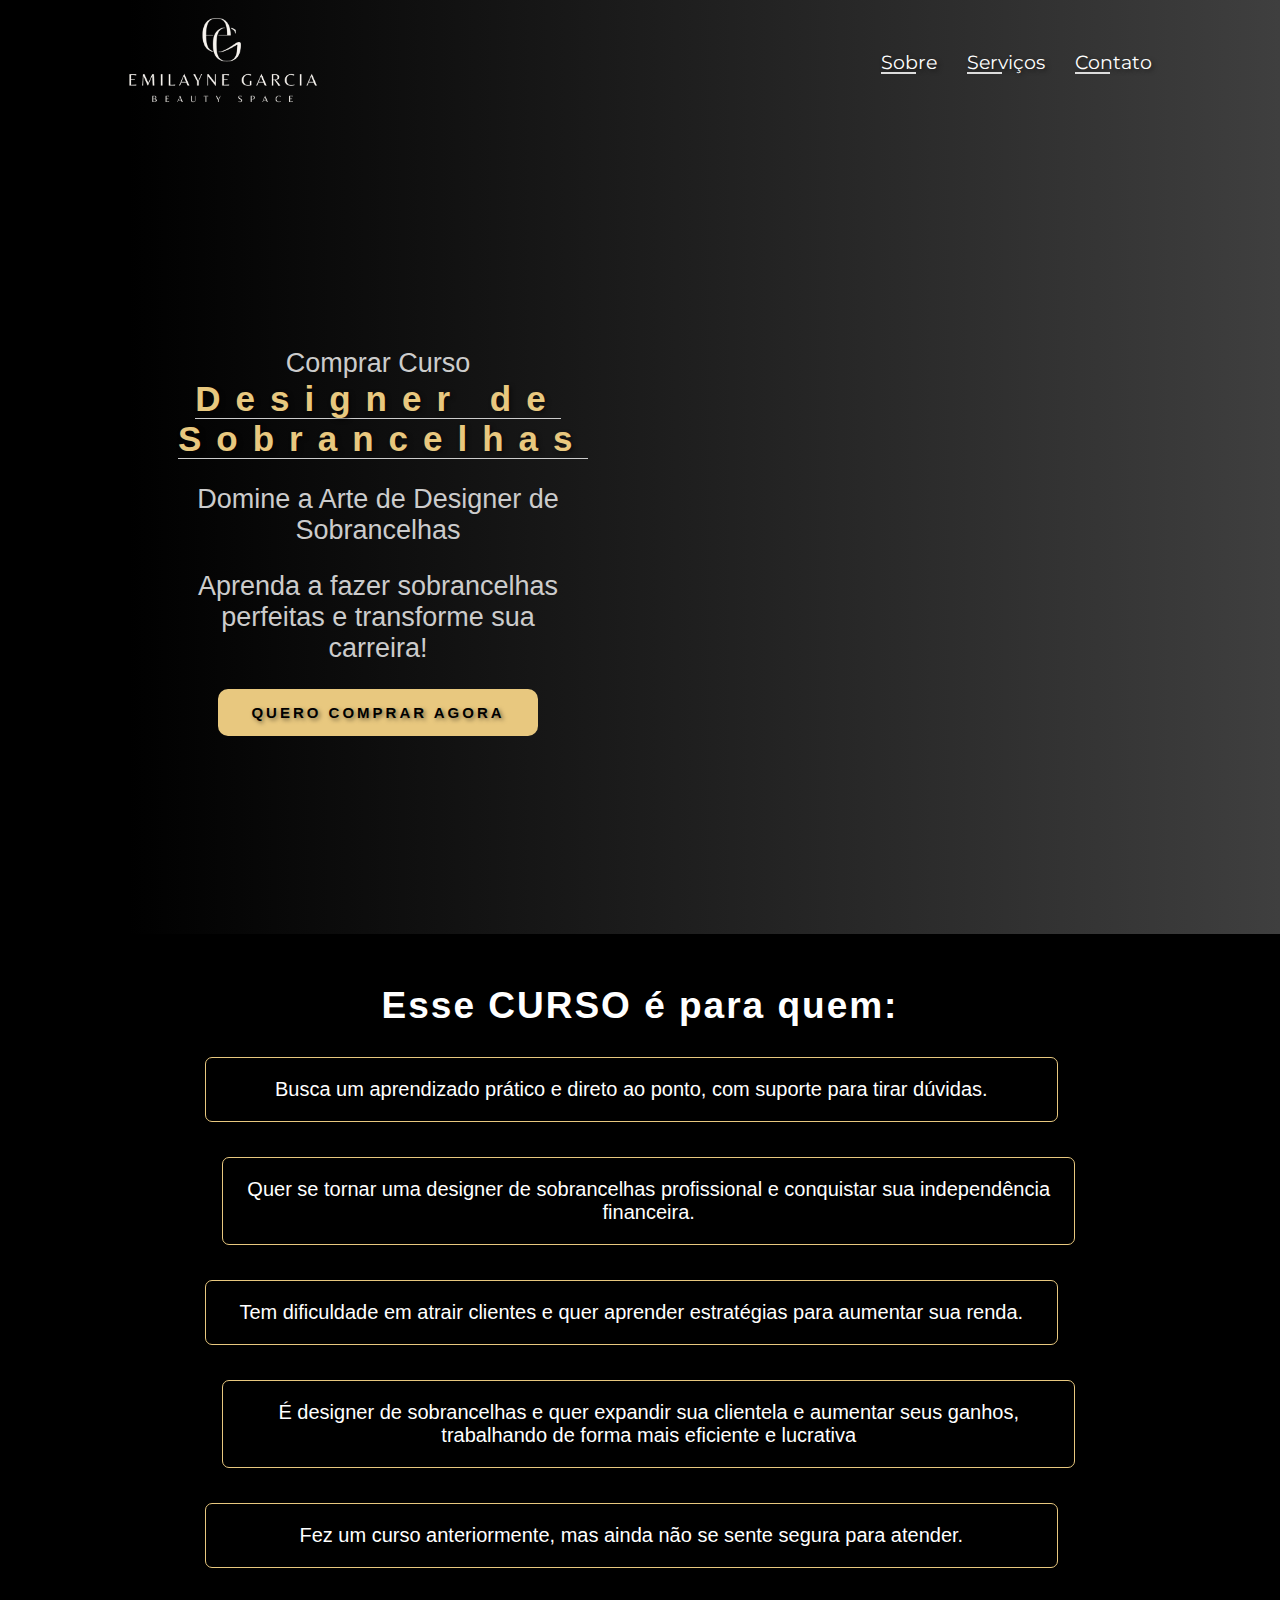
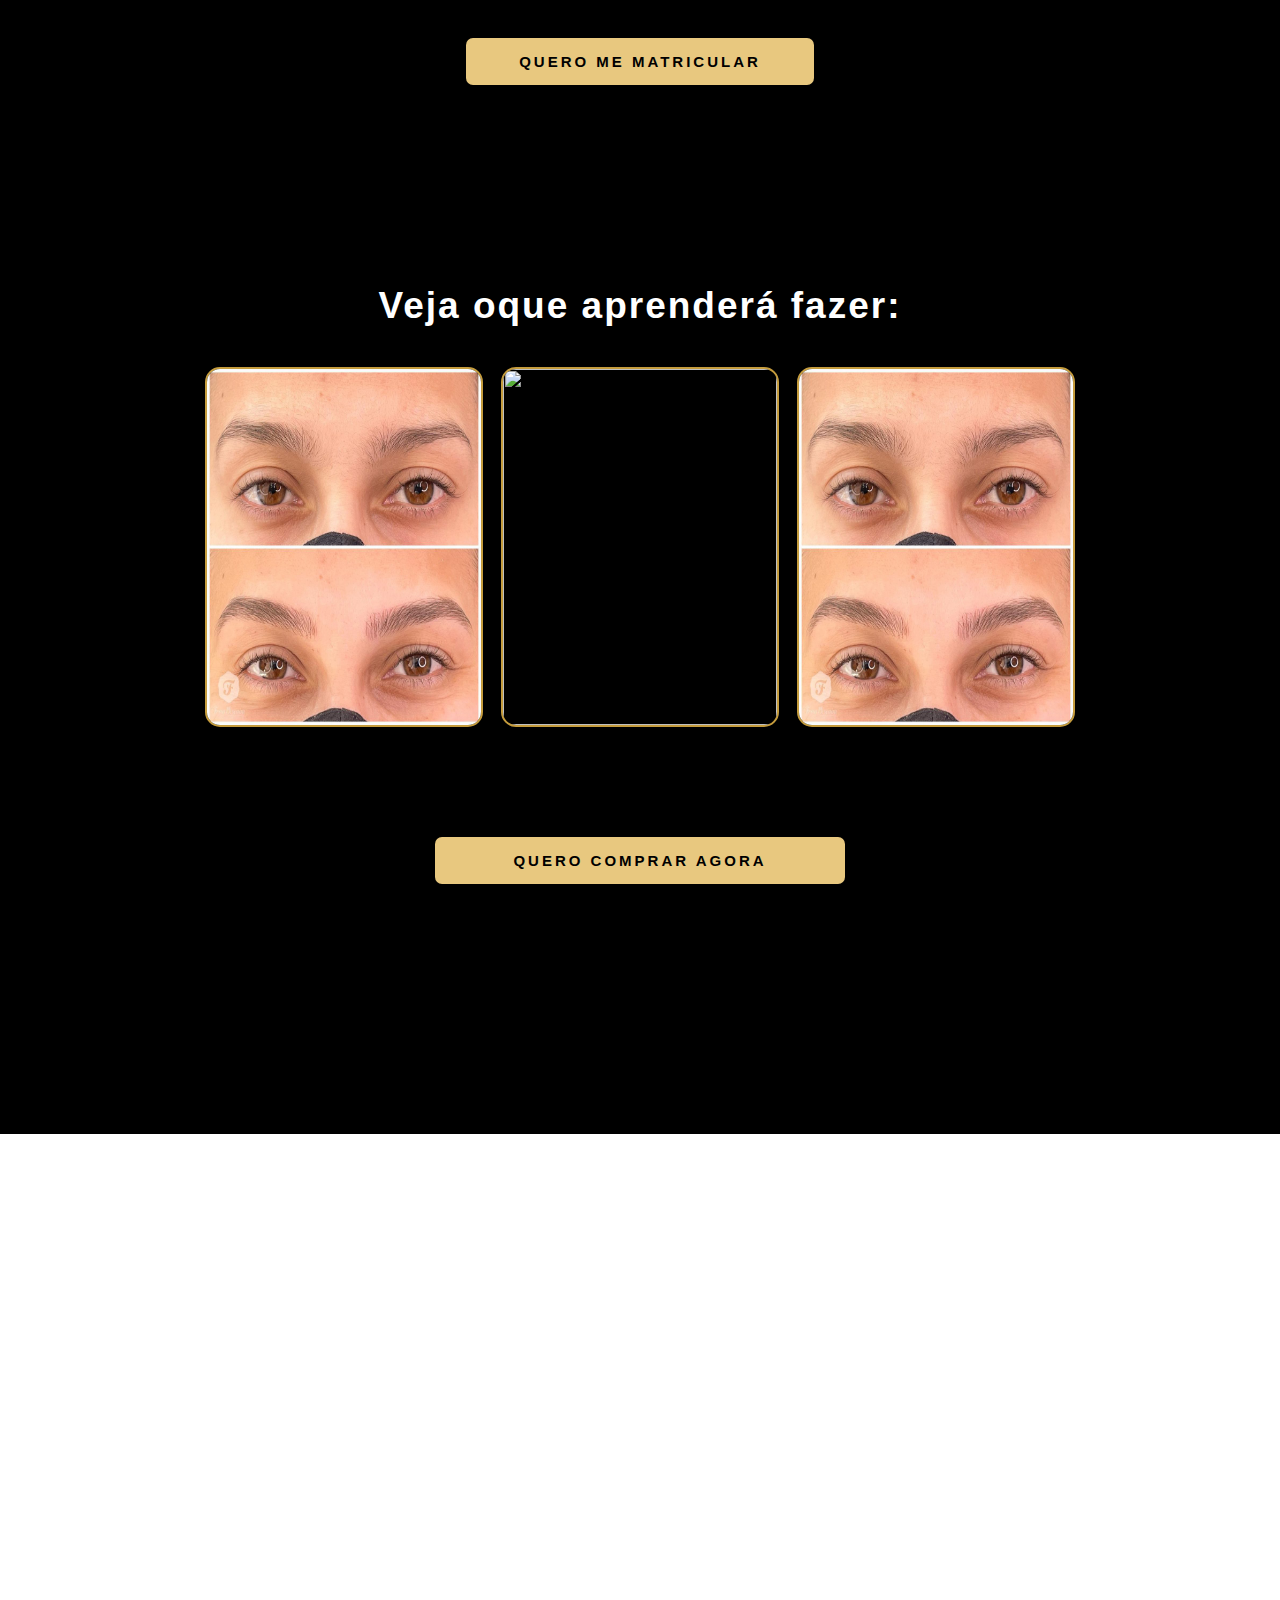
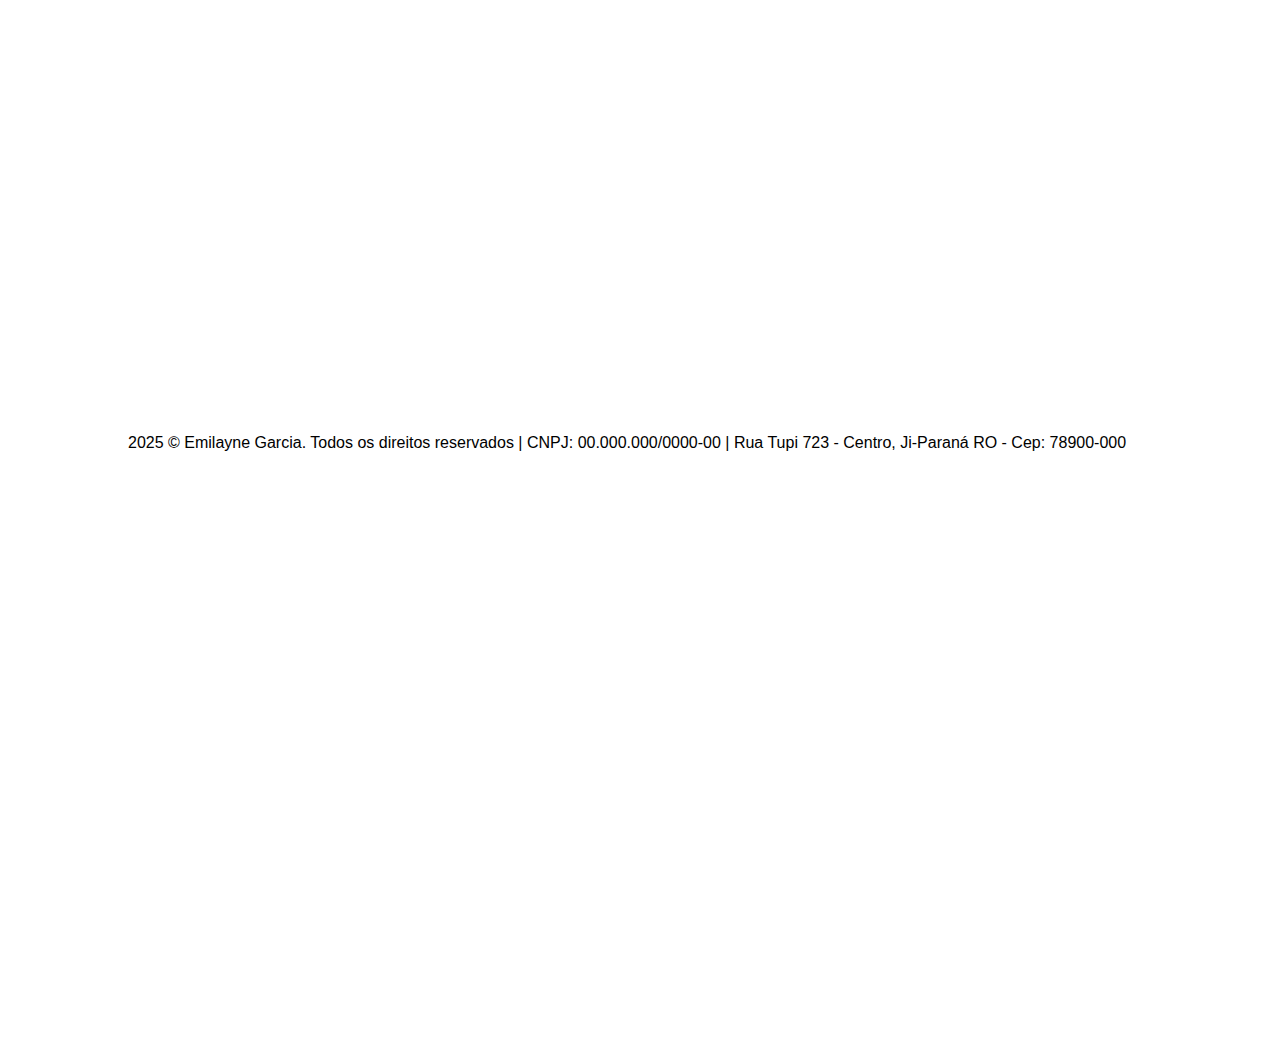
==== curso.html @ e55cb449 "att pagina curso" ====
<!DOCTYPE html>
<html lang="pt-BR">

<head>
    <meta charset="UTF-8" />
    <meta name="viewport" content="width=device-width, initial-scale=1.0" />
    <title>Emilayne Garcia</title>
    <link rel="icon" href="images/11 c.png" type="image/x-icon" />
    <link rel="stylesheet" href="styles/curso.css" />
    <link rel="preconnect" href="https://fonts.googleapis.com" />
    <link rel="preconnect" href="https://fonts.gstatic.com" crossorigin />
    <link
        href="https://fonts.googleapis.com/css2?family=Junge&family=Titillium+Web:ital,wght@0,200;0,300;0,400;0,600;0,700;0,900;1,200;1,300;1,400;1,600;1,700&display=swap"
        rel="stylesheet" />
    <link href="https://db.onlinewebfonts.com/c/a38555804658a66ab17450e62b7ed6a4?family=Standup+W01+Caps+Regular"
        rel="stylesheet" />
    <link href="https://db.onlinewebfonts.com/c/52749bb88d9c332c21a24a2152f42a4b?family=Atteron+Personal+Use"
        rel="stylesheet" />
    <link rel="preconnect" href="https://fonts.googleapis.com" />
    <link rel="preconnect" href="https://fonts.gstatic.com" crossorigin />
    <link href="https://fonts.googleapis.com/css2?family=Montserrat:ital,wght@0,100..900;1,100..900&display=swap"
        rel="stylesheet" />
</head>

<body>
    <!-- PRELOADER -->
    <div id="preloader">
        <img src="images/logo.png" alt="Logo" class="preloader-logo" />
        <div class="spinner"></div>
    </div>

    <header>
        <section class="section-header section-limited">
            <section class="content-header">
                <section class="content-header-left">
                    <a href="index.html">
                        <img src="images/logo.png" alt="Logo" />
                    </a>
                </section>

                <section class="content-header-right">
                    <nav>
                        <ul>
                            <!-- <li><a href="#home">Home</a></li> -->
                            <li><a href="index.html#about">Sobre</a></li>
                            <li><a href="services.html">Serviços</a></li>
                            <li><a href="index.html#contact">Contato</a></li>
                        </ul>
                    </nav>
                </section>
            </section>
        </section>
    </header>

    <main>
        <section class="section-banner">
            <section class="content-banner section-limited">
                <div class="content-inf-banner">
                    <h2>Comprar Curso</h2>
                    <p><span>Designer de Sobrancelhas</span></p>
                    <h2>Domine a Arte de Designer de Sobrancelhas</h2>
                    <h2>Aprenda a fazer sobrancelhas perfeitas e transforme sua carreira!</h2>

                    <div class="botao-comprar">
                        <a href="https://pay.kiwify.com.br/jx5zPT8" target="_blank">
                            <p>
                                QUERO COMPRAR AGORA
                            </p>
                        </a>
                    </div>
                </div>
            </section>
        </section>

        <section class="secao01">
            <section class="content-secao01 section-limited">
                <div class="secao01-text">
                    <h2>Esse CURSO é para quem:</h2>
                    <div class="cards">
                        <div class="card impar">
                            <p>
                                Busca um aprendizado prático e direto ao ponto, com suporte para tirar dúvidas.
                            </p>
                        </div>
                        <div class="card par">
                            <p>
                                Quer se tornar uma designer de sobrancelhas profissional e conquistar sua independência
                                financeira.
                            </p>
                        </div>
                        <div class="card impar">
                            <p>
                                Tem dificuldade em atrair clientes e quer aprender estratégias para aumentar sua renda.
                            </p>
                        </div>
                        <div class="card par">
                            <p>
                                É designer de sobrancelhas e quer expandir sua clientela e aumentar seus ganhos,
                                trabalhando de forma mais eficiente e lucrativa
                            </p>
                        </div>
                        <div class="card impar">
                            <p>
                                Fez um curso anteriormente, mas ainda não se sente segura para atender.
                            </p>
                        </div>
                    </div>
                    <div class="botao-comprar">
                        <a href="https://pay.kiwify.com.br/jx5zPT8" target="_blank">
                            <p>
                                QUERO ME MATRICULAR
                            </p>
                        </a>
                    </div>
                </div>
            </section>
        </section>

        <section class="secao02">
            <section class="content-secao02 section-limited">
                <section class="secao02-text">
                    <h2>Veja oque aprenderá fazer:</h2>
                    <div class="section-cards">
                        <div class="card">
                            <img src="images/exemplo sobrancelhas.jpg">
                        </div>
                        <div class="card">
                            <img src="images/Micropigmentação 2.jpg">
                        </div>
                        <div class="card">
                            <img src="images/exemplo sobrancelhas.jpg">
                        </div>
                        <!-- <div class="card">
                            <img src="images/Micropigmentação 2.jpg">
                        </div>
                        <div class="card">
                            <img src="images/exemplo sobrancelhas.jpg">
                        </div>
                        <div class="card">
                            <img src="images/Micropigmentação 2.jpg">
                        </div>
                        <div class="card">
                            <img src="images/exemplo sobrancelhas.jpg">
                        </div>
                        <div class="card">
                            <img src="images/Micropigmentação 2.jpg">
                        </div>
                        <div class="card">
                            <img src="images/exemplo sobrancelhas.jpg">
                        </div>
                        <div class="card">
                            <img src="images/Micropigmentação 2.jpg">
                        </div> -->
                    </div>
                    <div class="botao-comprar">
                        <a href="https://pay.kiwify.com.br/jx5zPT8" target="_blank">
                            <p>
                                QUERO COMPRAR AGORA
                            </p>
                        </a>
                    </div>
                </section>
            </section>
        </section>



        <section class="test"></section>
    </main>

    <footer>
        <section class="section-footer section-limited">
            <section class="content-footer">
                <div class="content-01">
                    <p>
                        2025 © Emilayne Garcia. Todos os direitos reservados
                        | CNPJ: 00.000.000/0000-00 | Rua Tupi 723 - Centro,
                        Ji-Paraná RO - Cep: 78900-000
                    </p>
                </div>

                <section class="btn-whats">
                    <a href="https://wa.me/+5569999999999" target="_blank">
                        <img src="images/whatsapp.png" alt="" />
                    </a>
                </section>
            </section>
        </section>
    </footer>

    <script src="./js/script.js"></script>
</body>

</html>
---- styles/curso.css ----
* {
    margin: 0;
    padding: 0;
    box-sizing: border-box;
}

/* Preloader Styles */
#preloader {
    position: fixed;
    top: 0;
    left: 0;
    width: 100%;
    height: 100%;
    background-color: #000000;
    /* Cor de fundo do preloader */
    display: flex;
    flex-direction: column;
    /* Alinha a imagem e o spinner verticalmente */
    justify-content: center;
    align-items: center;
    z-index: 9999;
    /* Garante que o preloader fique acima de tudo */
}

#preloader .preloader-logo {
    width: 500px;
    /* Largura da imagem */
    height: auto;
    /* Mantém a proporção da imagem */
    margin-bottom: 70px;
    /* Espaçamento entre a imagem e o spinner */
}

#preloader .spinner {
    width: 70px;
    height: 70px;
    border: 5px solid #ccc;
    /* Cor da borda */
    border-top: 5px solid #000;
    /* Cor da borda superior */
    border-radius: 50%;
    animation: spin 1s linear infinite;
    /* Animação de rotação */
}

@keyframes spin {
    0% {
        transform: rotate(0deg);
    }

    100% {
        transform: rotate(360deg);
    }
}

body {
    font-family: "Standup W01 Caps Regular", sans-serif;
    /* background-color: #fff9f1; */
}

.section-limited {
    max-width: 1024px;
    margin: 0 auto;
}

header {
    background: linear-gradient(to right, #000000 10%, #3f3f3f 100%);
    /* Degradê do preto para um cinza escuro */

    & .section-header {
        & .content-header {
            display: flex;
            justify-content: space-between;
            align-items: center;

            & .content-header-left {
                & img {
                    width: 190px;
                    height: 120px;
                    object-fit: contain;
                }
            }

            & .content-header-right {
                & nav ul {
                    list-style-type: none;
                    display: flex;

                    & li {
                        text-decoration: none;

                        & a {
                            margin-left: 30px;
                            color: #fff;
                            text-decoration: none;

                            font-size: 19px;
                            /* letter-spacing: 2px; */
                            font-family: "Montserrat", sans-serif;
                            font-weight: 400;
                            text-shadow: 2px 2px 4px rgba(0, 0, 0, 0.5);
                            position: relative;
                        }

                        & a::before {
                            content: "";
                            position: absolute;
                            width: 35px;
                            height: 2px;
                            bottom: 0;
                            left: 0;
                            background-color: #dddddd;
                            transition: all 0.3s ease-in-out 0s;
                        }

                        & a:hover {
                            color: #dddddd;
                            transition: 500ms;
                        }

                        & a:hover::before {
                            width: 100%;
                        }
                    }
                }
            }
        }
    }
}


/* ----------------INICIO DAS ESTILICAÇÕES DO BANNER------------ */
.section-banner {
    width: 100%;
    height: 90vh;
    display: flex;
    justify-content: space-between;
    align-items: center;
    background: linear-gradient(to right, #000000 10%, #3f3f3f 100%);
    /* Degradê do preto para um cinza escuro */
}

.section-banner .content-banner {
    display: flex;
    flex-direction: column;
    justify-content: center;
    align-items: start;
    height: 100%;
    position: relative;
    z-index: 2;
    padding: 50px;
}

.section-banner .content-banner h1 {
    font-size: 80px;
    letter-spacing: 8px;
    font-weight: normal;
    color: #fff;
    text-shadow: 2px 2px 4px rgba(0, 0, 0, 0.699);
}

.section-banner .content-banner p {
    font-size: 30px;
    letter-spacing: 25px;
    color: #fff;
    text-shadow: 2px 2px 4px rgba(0, 0, 0, 0.5);
}

.section-banner .banner-img img {
    height: 90vh;
    margin: 40px 40px 0 0;
    filter: drop-shadow(2px 2px 40px rgba(150, 150, 150, 0.301));
    position: absolute;
    top: 81px;
    right: 0;
    z-index: 1;
}

.test {
    height: 100vh;
}

& main {

    & .section-banner {

        & .content-banner {
            display: flex;
            flex-direction: column;
            justify-content: center;
            align-items: start;
            width: 100%;

            & .content-inf-banner {
                width: 400px;

                text-align: center;

                & h2 {
                    color: #ccc;
                    font-weight: normal;
                    font-family: Verdana, Geneva, Tahoma, sans-serif;
                    margin-top: 25px;
                    font-size: 27px;
                }

                & p {
                    width: 100%;
                    /* margin: 20px 0; */

                    & span {
                        text-align: center;
                        color: #E8C87F;
                        width: 100%;
                        font-weight: bold;
                        line-height: normal;
                        font-size: 35px;
                        border-bottom: 0.5px solid #cccccc;
                        letter-spacing: 15px;
                    }
                }

                & .botao-comprar {
                    width: 80%;
                    margin: 0 auto;
                    margin-top: 25px;

                    & a {
                        text-decoration: none;

                        & p {
                            color: #000;
                            font-weight: bold;
                            font-size: 15px;
                            background-color: #E8C87F;
                            padding: 15px;
                            border-radius: 10px;
                            font-family: Arial, Helvetica, sans-serif;
                            letter-spacing: 3px;
                        }
                    }
                }
            }
        }
    }

    & .secao01 {
        background-color: #000000;
        border-top: 1px solid #000000;
        width: 100%;
        height: 100vh;

        & .content-secao01 {

            & .secao01-text {
                margin-top: 25px;
                text-align: center;
                width: 85%;
                margin: 0 auto;

                & h2 {
                    color: #fff;
                    font-weight: bold;
                    font-size: 37px;
                    letter-spacing: 2px;
                    margin: 50px 0 30px 0;
                }

                & .cards {
                    display: flex;
                    flex-direction: column;
                    gap: 35px;


                    & .card {
                        border: 1px solid #E8C87F;
                        border-radius: 7px;
                        padding: 20px;
                        width: 98%;
                        margin: 0 auto;

                        & p {
                            color: #fff;
                            font-size: 20px;
                        }
                    }

                    & .impar {
                        margin-left: 0px;
                    }

                    & .par {
                        margin-right: 0px;
                        /* Desloca para a direita */
                    }
                }

                & .botao-comprar {
                    width: 40%;
                    margin: 0 auto;
                    margin-top: 70px;

                    & a {
                        text-decoration: none;

                        & p {
                            color: #000;
                            font-weight: bold;
                            font-size: 15px;
                            background-color: #E8C87F;
                            padding: 15px;
                            border-radius: 7px;
                            font-family: Arial, Helvetica, sans-serif;
                            letter-spacing: 3px;
                        }
                    }
                }
            }
        }
    }

    & .secao02 {
        background-color: #000000;
        border-top: 1px solid #000000;
        width: 100%;
        height: 100vh;

        & .content-secao02 {

            & .secao02-text {
                margin-top: 25px;
                text-align: center;

                & h2 {
                    color: #fff;
                    font-weight: bold;
                    font-size: 37px;
                    letter-spacing: 2px;
                    margin: 50px 0 40px 0;
                }

                & .section-cards{
                    display: flex;
                    flex-direction: row;
                    justify-content: space-between;

                    width: 85%;
                    height: 400px;
                    margin: 0 auto;

                    & .card{
                        width: calc((100% / 3) - 12px);
                        height: 90%;
                        border-radius: 15px;

                        & img{
                            width: 100%;
                            height: 100%;
                            border-radius: 15px;
                            border: 2px solid #c59c3d;
                        }
                    }
                }

                & .botao-comprar {
                    width: 40%;
                    margin: 0 auto;
                    margin-top: 70px;

                    & a {
                        text-decoration: none;

                        & p {
                            color: #000;
                            font-weight: bold;
                            font-size: 15px;
                            background-color: #E8C87F;
                            padding: 15px;
                            border-radius: 7px;
                            font-family: Arial, Helvetica, sans-serif;
                            letter-spacing: 3px;
                        }
                    }
                }
            }
        }
    }
}



/* ---------------Efeito de pulsar no botão "QUERO COMPRAR"--------------- */
.botao-comprar a p {
    animation: pulse 1.5s infinite;
    /* Animação contínua */
    transition: transform 0.3s ease;
}

@keyframes pulse {
    0% {
        transform: scale(1);
        /* Tamanho normal */
    }

    50% {
        transform: scale(1.1);
        /* Leve aumento */
    }

    100% {
        transform: scale(1);
        /* Volta ao tamanho normal */
        /* }------------------------------------------------------------ */
    }

    footer {
        background-color: #151515;

        & .section-footer {
            & .content-footer {
                display: flex;
                flex-direction: column;
                text-align: center;

                & .content-01 {
                    padding-top: 20px;
                    padding-bottom: 20px;
                    margin-bottom: 50px;

                    border-bottom: 2px solid;
                    border-image: linear-gradient(90deg,
                            rgba(60, 74, 83, 0),
                            #e6e6e6,
                            rgba(60, 74, 83, 0)) 1;

                    & h5,
                    p {
                        color: #fff;
                        font-size: 22px;
                    }

                    & .redes {
                        max-width: 200px;
                        margin: 0 auto;
                        display: flex;
                        justify-content: space-between;
                        text-align: center;
                        margin-top: 20px;
                        margin-bottom: 20px;
                        color: #fff;

                        & a {
                            color: #fff;
                            width: 80px;

                            & img {
                                color: #fff;
                                width: 80px;
                            }
                        }
                    }

                    & p {
                        font-size: 15px;
                        margin-top: 10px;
                        color: #fff;
                    }
                }

                & .content-02 {
                    background-color: #35353523;
                    display: flex;
                    justify-content: center;
                    align-items: center;
                    text-align: center;
                    width: 50%;
                    height: 180px;
                    margin: 0 auto;
                    border-radius: 25px;
                    position: relative;
                    /* Adiciona posição relativa */
                    overflow: hidden;
                    /* Garante que o conteúdo não saia dos limites */

                    &::before {
                        content: "";
                        position: absolute;
                        top: 0;
                        left: 0;
                        right: 0;
                        bottom: 0;
                        background: inherit;
                        backdrop-filter: blur(5px);
                        /* Adiciona o efeito de blur no fundo */
                        z-index: 1;
                        /* Coloca o fundo atrás do conteúdo */
                    }

                    & a {
                        display: flex;
                        justify-content: center;
                        align-items: center;
                        width: 500px;
                        margin: 0 auto;
                        position: relative;
                        /* Garante que o conteúdo fique acima do fundo */
                        z-index: 2;
                        /* Coloca o conteúdo acima do fundo */
                        text-decoration: none;

                        & img {
                            width: 180px;
                        }

                        & p {
                            color: #fff;
                            text-decoration: none;
                        }
                    }
                }

                & .btn-whats {
                    position: fixed;
                    bottom: 20px;
                    right: 20px;
                    z-index: 1000;
                    background-color: #25d366;
                    color: #fff;
                    border: none;
                    border-radius: 50%;
                    width: 60px;
                    height: 60px;
                    display: flex;
                    justify-content: center;
                    align-items: center;
                    font-size: 30px;
                    box-shadow: 2px 2px 4px rgba(0, 0, 0, 0.5);
                    cursor: pointer;
                    transition: 0.3s;

                    & img {
                        position: absolute;
                        width: 40px;
                        bottom: 10px;
                        right: 9px;
                    }
                }

                & .btn-whats:hover {
                    background-color: #128c7e;
                    /* Cor ao passar o mouse */
                    transform: scale(1.2);
                    /* Aumenta o tamanho em 20% */
                    transition: transform 0.3s, background-color 0.3s;
                    /* Suaviza a transição */
                }
            }
        }
    }
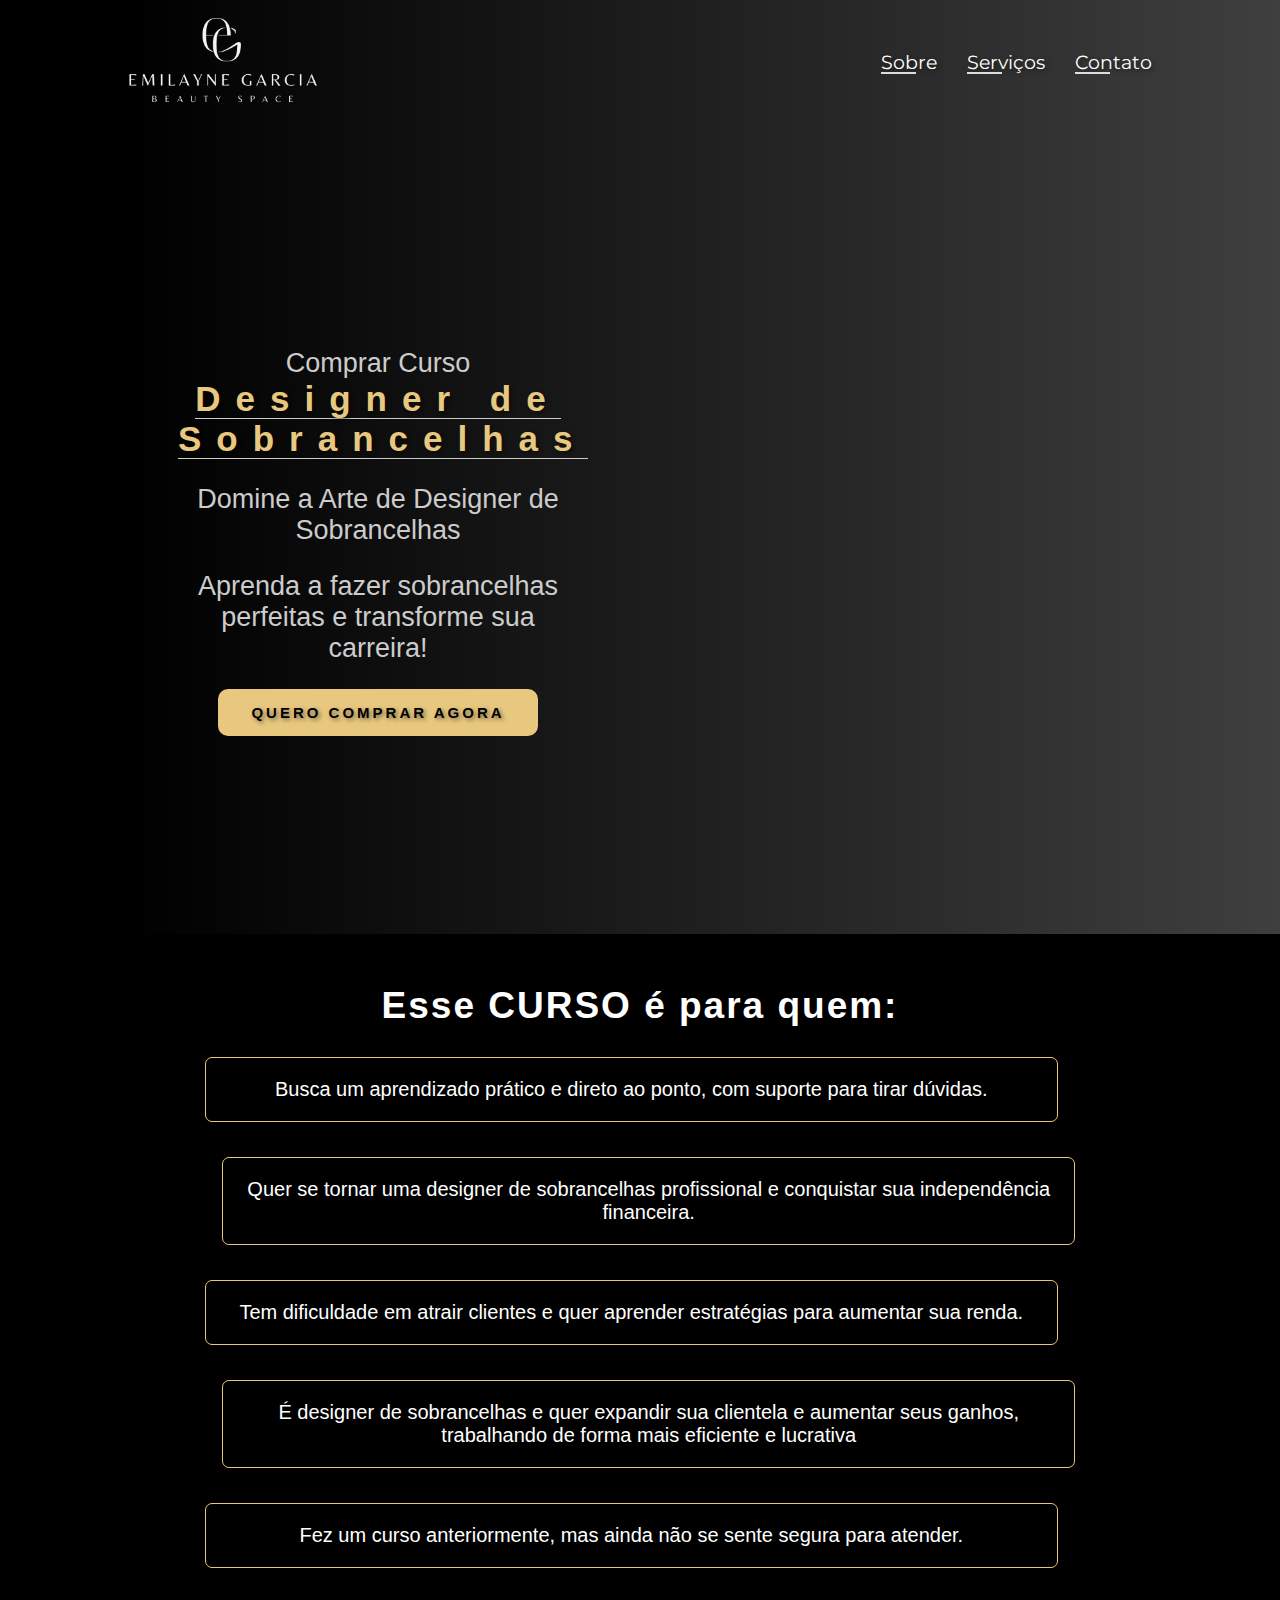
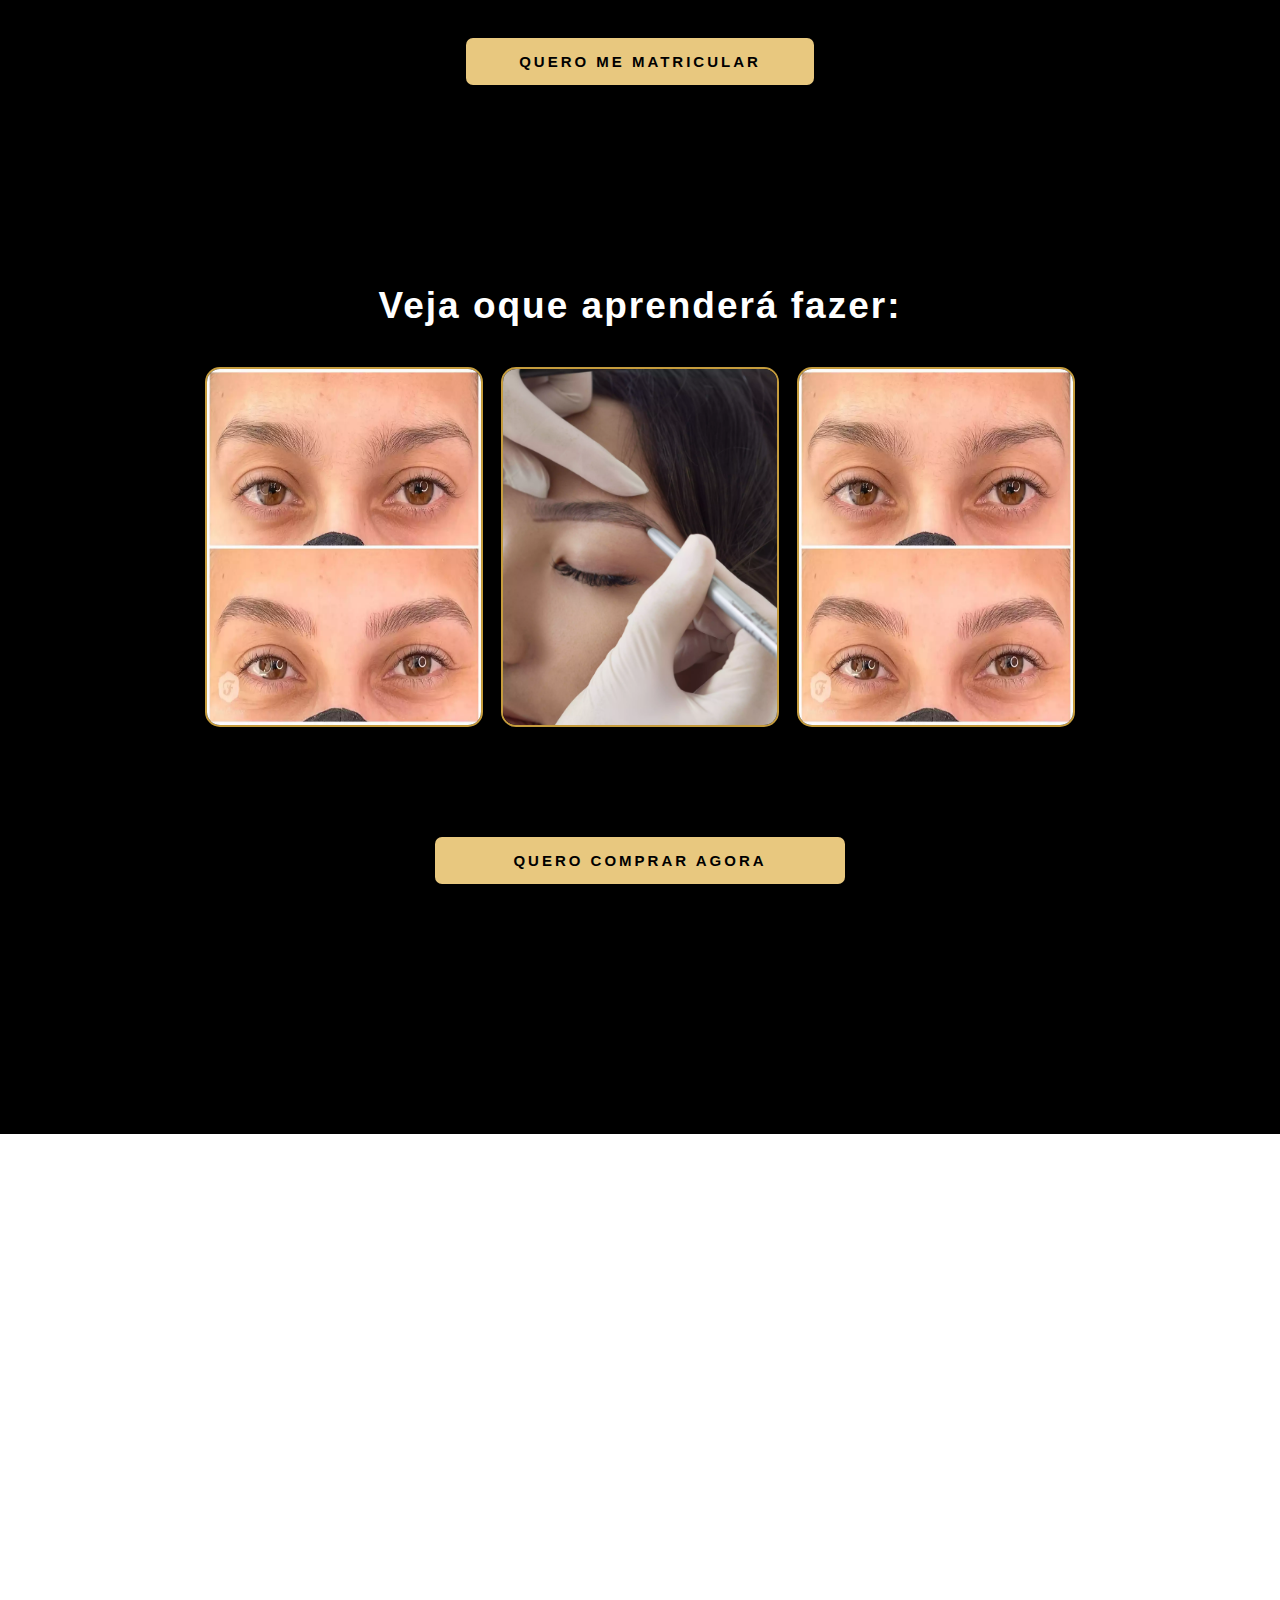
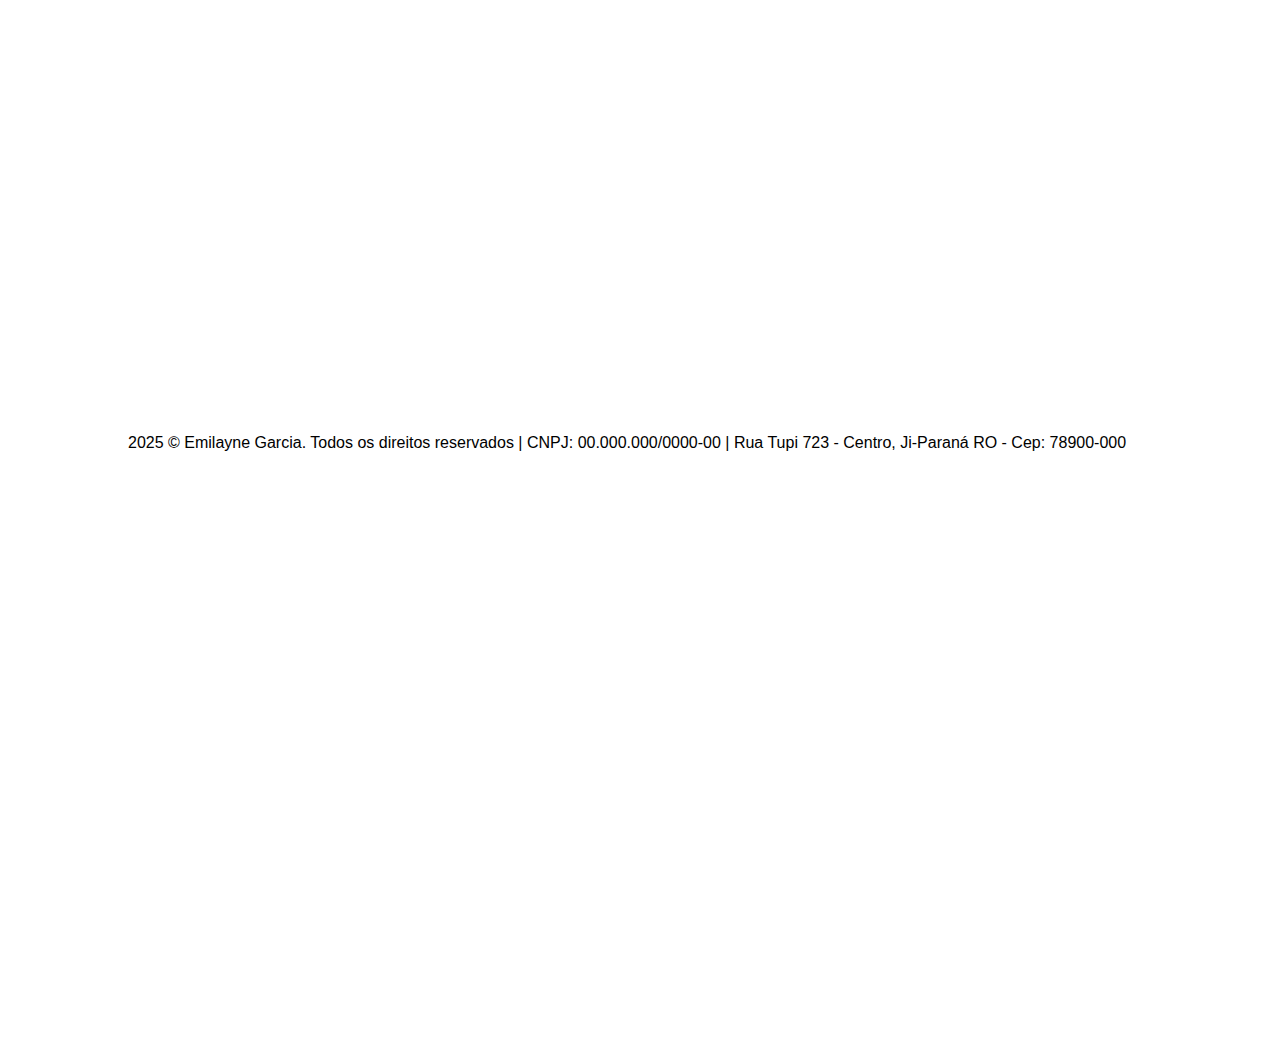
==== commit f9a5c802: "Optimal adjust" ====
--- a/curso.html
+++ b/curso.html
@@ -1,194 +1,212 @@
 <!DOCTYPE html>
 <html lang="pt-BR">
-
-<head>
-    <meta charset="UTF-8" />
-    <meta name="viewport" content="width=device-width, initial-scale=1.0" />
-    <title>Emilayne Garcia</title>
-    <link rel="icon" href="images/11 c.png" type="image/x-icon" />
-    <link rel="stylesheet" href="styles/curso.css" />
-    <link rel="preconnect" href="https://fonts.googleapis.com" />
-    <link rel="preconnect" href="https://fonts.gstatic.com" crossorigin />
-    <link
-        href="https://fonts.googleapis.com/css2?family=Junge&family=Titillium+Web:ital,wght@0,200;0,300;0,400;0,600;0,700;0,900;1,200;1,300;1,400;1,600;1,700&display=swap"
-        rel="stylesheet" />
-    <link href="https://db.onlinewebfonts.com/c/a38555804658a66ab17450e62b7ed6a4?family=Standup+W01+Caps+Regular"
-        rel="stylesheet" />
-    <link href="https://db.onlinewebfonts.com/c/52749bb88d9c332c21a24a2152f42a4b?family=Atteron+Personal+Use"
-        rel="stylesheet" />
-    <link rel="preconnect" href="https://fonts.googleapis.com" />
-    <link rel="preconnect" href="https://fonts.gstatic.com" crossorigin />
-    <link href="https://fonts.googleapis.com/css2?family=Montserrat:ital,wght@0,100..900;1,100..900&display=swap"
-        rel="stylesheet" />
-</head>
-
-<body>
-    <!-- PRELOADER -->
-    <div id="preloader">
-        <img src="images/logo.png" alt="Logo" class="preloader-logo" />
-        <div class="spinner"></div>
-    </div>
-
-    <header>
-        <section class="section-header section-limited">
-            <section class="content-header">
-                <section class="content-header-left">
-                    <a href="index.html">
-                        <img src="images/logo.png" alt="Logo" />
-                    </a>
-                </section>
-
-                <section class="content-header-right">
-                    <nav>
-                        <ul>
-                            <!-- <li><a href="#home">Home</a></li> -->
-                            <li><a href="index.html#about">Sobre</a></li>
-                            <li><a href="services.html">Serviços</a></li>
-                            <li><a href="index.html#contact">Contato</a></li>
-                        </ul>
-                    </nav>
-                </section>
-            </section>
-        </section>
-    </header>
-
-    <main>
-        <section class="section-banner">
-            <section class="content-banner section-limited">
-                <div class="content-inf-banner">
-                    <h2>Comprar Curso</h2>
-                    <p><span>Designer de Sobrancelhas</span></p>
-                    <h2>Domine a Arte de Designer de Sobrancelhas</h2>
-                    <h2>Aprenda a fazer sobrancelhas perfeitas e transforme sua carreira!</h2>
-
-                    <div class="botao-comprar">
-                        <a href="https://pay.kiwify.com.br/jx5zPT8" target="_blank">
-                            <p>
-                                QUERO COMPRAR AGORA
-                            </p>
+    <head>
+        <meta charset="UTF-8" />
+        <meta name="viewport" content="width=device-width, initial-scale=1.0" />
+        <title>Emilayne Garcia</title>
+        <link rel="icon" href="assets/11 c.webp" type="image/x-icon" />
+        <link rel="stylesheet" href="styles/curso.css" />
+        <link rel="preconnect" href="https://fonts.googleapis.com" />
+        <link rel="preconnect" href="https://fonts.gstatic.com" crossorigin />
+        <link
+            href="https://fonts.googleapis.com/css2?family=Junge&family=Titillium+Web:ital,wght@0,200;0,300;0,400;0,600;0,700;0,900;1,200;1,300;1,400;1,600;1,700&display=swap"
+            rel="stylesheet"
+        />
+        <link
+            href="https://db.onlinewebfonts.com/c/a38555804658a66ab17450e62b7ed6a4?family=Standup+W01+Caps+Regular"
+            rel="stylesheet"
+        />
+        <link
+            href="https://db.onlinewebfonts.com/c/52749bb88d9c332c21a24a2152f42a4b?family=Atteron+Personal+Use"
+            rel="stylesheet"
+        />
+        <link rel="preconnect" href="https://fonts.googleapis.com" />
+        <link rel="preconnect" href="https://fonts.gstatic.com" crossorigin />
+        <link
+            href="https://fonts.googleapis.com/css2?family=Montserrat:ital,wght@0,100..900;1,100..900&display=swap"
+            rel="stylesheet"
+        />
+    </head>
+
+    <body>
+        <!-- PRELOADER -->
+        <div id="preloader">
+            <img src="assets/logo.webp" alt="Logo" class="preloader-logo" />
+            <div class="spinner"></div>
+        </div>
+
+        <header>
+            <section class="section-header section-limited">
+                <section class="content-header">
+                    <section class="content-header-left">
+                        <a href="index.html">
+                            <img src="assets/logo.webp" alt="Logo" />
                         </a>
+                    </section>
+
+                    <section class="content-header-right">
+                        <nav>
+                            <ul>
+                                <!-- <li><a href="#home">Home</a></li> -->
+                                <li><a href="index.html#about">Sobre</a></li>
+                                <li><a href="services.html">Serviços</a></li>
+                                <li>
+                                    <a href="index.html#contact">Contato</a>
+                                </li>
+                            </ul>
+                        </nav>
+                    </section>
+                </section>
+            </section>
+        </header>
+
+        <main>
+            <section class="section-banner">
+                <section class="content-banner section-limited">
+                    <div class="content-inf-banner">
+                        <h2>Comprar Curso</h2>
+                        <p><span>Designer de Sobrancelhas</span></p>
+                        <h2>Domine a Arte de Designer de Sobrancelhas</h2>
+                        <h2>
+                            Aprenda a fazer sobrancelhas perfeitas e transforme
+                            sua carreira!
+                        </h2>
+
+                        <div class="botao-comprar">
+                            <a
+                                href="https://pay.kiwify.com.br/jx5zPT8"
+                                target="_blank"
+                            >
+                                <p>QUERO COMPRAR AGORA</p>
+                            </a>
+                        </div>
                     </div>
-                </div>
-            </section>
-        </section>
-
-        <section class="secao01">
-            <section class="content-secao01 section-limited">
-                <div class="secao01-text">
-                    <h2>Esse CURSO é para quem:</h2>
-                    <div class="cards">
-                        <div class="card impar">
-                            <p>
-                                Busca um aprendizado prático e direto ao ponto, com suporte para tirar dúvidas.
-                            </p>
-                        </div>
-                        <div class="card par">
-                            <p>
-                                Quer se tornar uma designer de sobrancelhas profissional e conquistar sua independência
-                                financeira.
-                            </p>
-                        </div>
-                        <div class="card impar">
-                            <p>
-                                Tem dificuldade em atrair clientes e quer aprender estratégias para aumentar sua renda.
-                            </p>
-                        </div>
-                        <div class="card par">
-                            <p>
-                                É designer de sobrancelhas e quer expandir sua clientela e aumentar seus ganhos,
-                                trabalhando de forma mais eficiente e lucrativa
-                            </p>
-                        </div>
-                        <div class="card impar">
-                            <p>
-                                Fez um curso anteriormente, mas ainda não se sente segura para atender.
-                            </p>
+                </section>
+            </section>
+
+            <section class="secao01">
+                <section class="content-secao01 section-limited">
+                    <div class="secao01-text">
+                        <h2>Esse CURSO é para quem:</h2>
+                        <div class="cards">
+                            <div class="card impar">
+                                <p>
+                                    Busca um aprendizado prático e direto ao
+                                    ponto, com suporte para tirar dúvidas.
+                                </p>
+                            </div>
+                            <div class="card par">
+                                <p>
+                                    Quer se tornar uma designer de sobrancelhas
+                                    profissional e conquistar sua independência
+                                    financeira.
+                                </p>
+                            </div>
+                            <div class="card impar">
+                                <p>
+                                    Tem dificuldade em atrair clientes e quer
+                                    aprender estratégias para aumentar sua
+                                    renda.
+                                </p>
+                            </div>
+                            <div class="card par">
+                                <p>
+                                    É designer de sobrancelhas e quer expandir
+                                    sua clientela e aumentar seus ganhos,
+                                    trabalhando de forma mais eficiente e
+                                    lucrativa
+                                </p>
+                            </div>
+                            <div class="card impar">
+                                <p>
+                                    Fez um curso anteriormente, mas ainda não se
+                                    sente segura para atender.
+                                </p>
+                            </div>
+                        </div>
+                        <div class="botao-comprar">
+                            <a
+                                href="https://pay.kiwify.com.br/jx5zPT8"
+                                target="_blank"
+                            >
+                                <p>QUERO ME MATRICULAR</p>
+                            </a>
                         </div>
                     </div>
-                    <div class="botao-comprar">
-                        <a href="https://pay.kiwify.com.br/jx5zPT8" target="_blank">
-                            <p>
-                                QUERO ME MATRICULAR
-                            </p>
+                </section>
+            </section>
+
+            <section class="secao02">
+                <section class="content-secao02 section-limited">
+                    <section class="secao02-text">
+                        <h2>Veja oque aprenderá fazer:</h2>
+                        <div class="section-cards">
+                            <div class="card">
+                                <img src="assets/exemplo sobrancelhas.webp" />
+                            </div>
+                            <div class="card">
+                                <img src="assets/Micropigmentação 2.webp" />
+                            </div>
+                            <div class="card">
+                                <img src="assets/exemplo sobrancelhas.webp" />
+                            </div>
+                            <!-- <div class="card">
+                            <img src="assets/Micropigmentação 2.webp">
+                        </div>
+                        <div class="card">
+                            <img src="assets/exemplo sobrancelhas.webp">
+                        </div>
+                        <div class="card">
+                            <img src="assets/Micropigmentação 2.webp">
+                        </div>
+                        <div class="card">
+                            <img src="assets/exemplo sobrancelhas.webp">
+                        </div>
+                        <div class="card">
+                            <img src="assets/Micropigmentação 2.webp">
+                        </div>
+                        <div class="card">
+                            <img src="assets/exemplo sobrancelhas.webp">
+                        </div>
+                        <div class="card">
+                            <img src="assets/Micropigmentação 2.webp">
+                        </div> -->
+                        </div>
+                        <div class="botao-comprar">
+                            <a
+                                href="https://pay.kiwify.com.br/jx5zPT8"
+                                target="_blank"
+                            >
+                                <p>QUERO COMPRAR AGORA</p>
+                            </a>
+                        </div>
+                    </section>
+                </section>
+            </section>
+
+            <section class="test"></section>
+        </main>
+
+        <footer>
+            <section class="section-footer section-limited">
+                <section class="content-footer">
+                    <div class="content-01">
+                        <p>
+                            2025 © Emilayne Garcia. Todos os direitos reservados
+                            | CNPJ: 00.000.000/0000-00 | Rua Tupi 723 - Centro,
+                            Ji-Paraná RO - Cep: 78900-000
+                        </p>
+                    </div>
+
+                    <section class="btn-whats">
+                        <a href="https://wa.me/+5569999999999" target="_blank">
+                            <img src="assets/whatsapp.webp" alt="" />
                         </a>
-                    </div>
-                </div>
-            </section>
-        </section>
-
-        <section class="secao02">
-            <section class="content-secao02 section-limited">
-                <section class="secao02-text">
-                    <h2>Veja oque aprenderá fazer:</h2>
-                    <div class="section-cards">
-                        <div class="card">
-                            <img src="images/exemplo sobrancelhas.jpg">
-                        </div>
-                        <div class="card">
-                            <img src="images/Micropigmentação 2.jpg">
-                        </div>
-                        <div class="card">
-                            <img src="images/exemplo sobrancelhas.jpg">
-                        </div>
-                        <!-- <div class="card">
-                            <img src="images/Micropigmentação 2.jpg">
-                        </div>
-                        <div class="card">
-                            <img src="images/exemplo sobrancelhas.jpg">
-                        </div>
-                        <div class="card">
-                            <img src="images/Micropigmentação 2.jpg">
-                        </div>
-                        <div class="card">
-                            <img src="images/exemplo sobrancelhas.jpg">
-                        </div>
-                        <div class="card">
-                            <img src="images/Micropigmentação 2.jpg">
-                        </div>
-                        <div class="card">
-                            <img src="images/exemplo sobrancelhas.jpg">
-                        </div>
-                        <div class="card">
-                            <img src="images/Micropigmentação 2.jpg">
-                        </div> -->
-                    </div>
-                    <div class="botao-comprar">
-                        <a href="https://pay.kiwify.com.br/jx5zPT8" target="_blank">
-                            <p>
-                                QUERO COMPRAR AGORA
-                            </p>
-                        </a>
-                    </div>
-                </section>
-            </section>
-        </section>
-
-
-
-        <section class="test"></section>
-    </main>
-
-    <footer>
-        <section class="section-footer section-limited">
-            <section class="content-footer">
-                <div class="content-01">
-                    <p>
-                        2025 © Emilayne Garcia. Todos os direitos reservados
-                        | CNPJ: 00.000.000/0000-00 | Rua Tupi 723 - Centro,
-                        Ji-Paraná RO - Cep: 78900-000
-                    </p>
-                </div>
-
-                <section class="btn-whats">
-                    <a href="https://wa.me/+5569999999999" target="_blank">
-                        <img src="images/whatsapp.png" alt="" />
-                    </a>
-                </section>
-            </section>
-        </section>
-    </footer>
-
-    <script src="./js/script.js"></script>
-</body>
-
-</html>+                    </section>
+                </section>
+            </section>
+        </footer>
+
+        <script src="./js/script.js"></script>
+    </body>
+</html>
--- a/styles/curso.css
+++ b/styles/curso.css
@@ -63,6 +63,37 @@
     margin: 0 auto;
 }
 
+.section-banner,
+.secao01,
+.secao02 {
+    position: relative;
+    /* border-bottom: 4px solid transparent; */
+    overflow: hidden;
+
+    &::before {
+        content: "";
+        position: absolute;
+        bottom: 0;
+        left: 0;
+        width: 0;
+        height: 2px;
+        background-color: #e8c87f;
+        animation: borderPass 1s linear forwards;
+    }
+}
+
+@keyframes borderPass {
+    0% {
+        width: 0;
+    }
+    50% {
+        width: 50%;
+    }
+    100% {
+        width: 100%;
+    }
+}
+
 header {
     background: linear-gradient(to right, #000000 10%, #3f3f3f 100%);
     /* Degradê do preto para um cinza escuro */
@@ -128,7 +159,6 @@
     }
 }
 
-
 /* ----------------INICIO DAS ESTILICAÇÕES DO BANNER------------ */
 .section-banner {
     width: 100%;
@@ -181,9 +211,7 @@
 }
 
 & main {
-
     & .section-banner {
-
         & .content-banner {
             display: flex;
             flex-direction: column;
@@ -210,7 +238,7 @@
 
                     & span {
                         text-align: center;
-                        color: #E8C87F;
+                        color: #e8c87f;
                         width: 100%;
                         font-weight: bold;
                         line-height: normal;
@@ -232,7 +260,7 @@
                             color: #000;
                             font-weight: bold;
                             font-size: 15px;
-                            background-color: #E8C87F;
+                            background-color: #e8c87f;
                             padding: 15px;
                             border-radius: 10px;
                             font-family: Arial, Helvetica, sans-serif;
@@ -251,7 +279,6 @@
         height: 100vh;
 
         & .content-secao01 {
-
             & .secao01-text {
                 margin-top: 25px;
                 text-align: center;
@@ -271,9 +298,8 @@
                     flex-direction: column;
                     gap: 35px;
 
-
                     & .card {
-                        border: 1px solid #E8C87F;
+                        border: 1px solid #e8c87f;
                         border-radius: 7px;
                         padding: 20px;
                         width: 98%;
@@ -307,7 +333,7 @@
                             color: #000;
                             font-weight: bold;
                             font-size: 15px;
-                            background-color: #E8C87F;
+                            background-color: #e8c87f;
                             padding: 15px;
                             border-radius: 7px;
                             font-family: Arial, Helvetica, sans-serif;
@@ -326,7 +352,6 @@
         height: 100vh;
 
         & .content-secao02 {
-
             & .secao02-text {
                 margin-top: 25px;
                 text-align: center;
@@ -339,7 +364,7 @@
                     margin: 50px 0 40px 0;
                 }
 
-                & .section-cards{
+                & .section-cards {
                     display: flex;
                     flex-direction: row;
                     justify-content: space-between;
@@ -348,12 +373,12 @@
                     height: 400px;
                     margin: 0 auto;
 
-                    & .card{
+                    & .card {
                         width: calc((100% / 3) - 12px);
                         height: 90%;
                         border-radius: 15px;
 
-                        & img{
+                        & img {
                             width: 100%;
                             height: 100%;
                             border-radius: 15px;
@@ -374,7 +399,7 @@
                             color: #000;
                             font-weight: bold;
                             font-size: 15px;
-                            background-color: #E8C87F;
+                            background-color: #e8c87f;
                             padding: 15px;
                             border-radius: 7px;
                             font-family: Arial, Helvetica, sans-serif;
@@ -386,8 +411,6 @@
         }
     }
 }
-
-
 
 /* ---------------Efeito de pulsar no botão "QUERO COMPRAR"--------------- */
 .botao-comprar a p {
@@ -428,10 +451,13 @@
                     margin-bottom: 50px;
 
                     border-bottom: 2px solid;
-                    border-image: linear-gradient(90deg,
+                    border-image: linear-gradient(
+                            90deg,
                             rgba(60, 74, 83, 0),
                             #e6e6e6,
-                            rgba(60, 74, 83, 0)) 1;
+                            rgba(60, 74, 83, 0)
+                        )
+                        1;
 
                     & h5,
                     p {
@@ -556,4 +582,5 @@
                 }
             }
         }
-    }+    }
+}
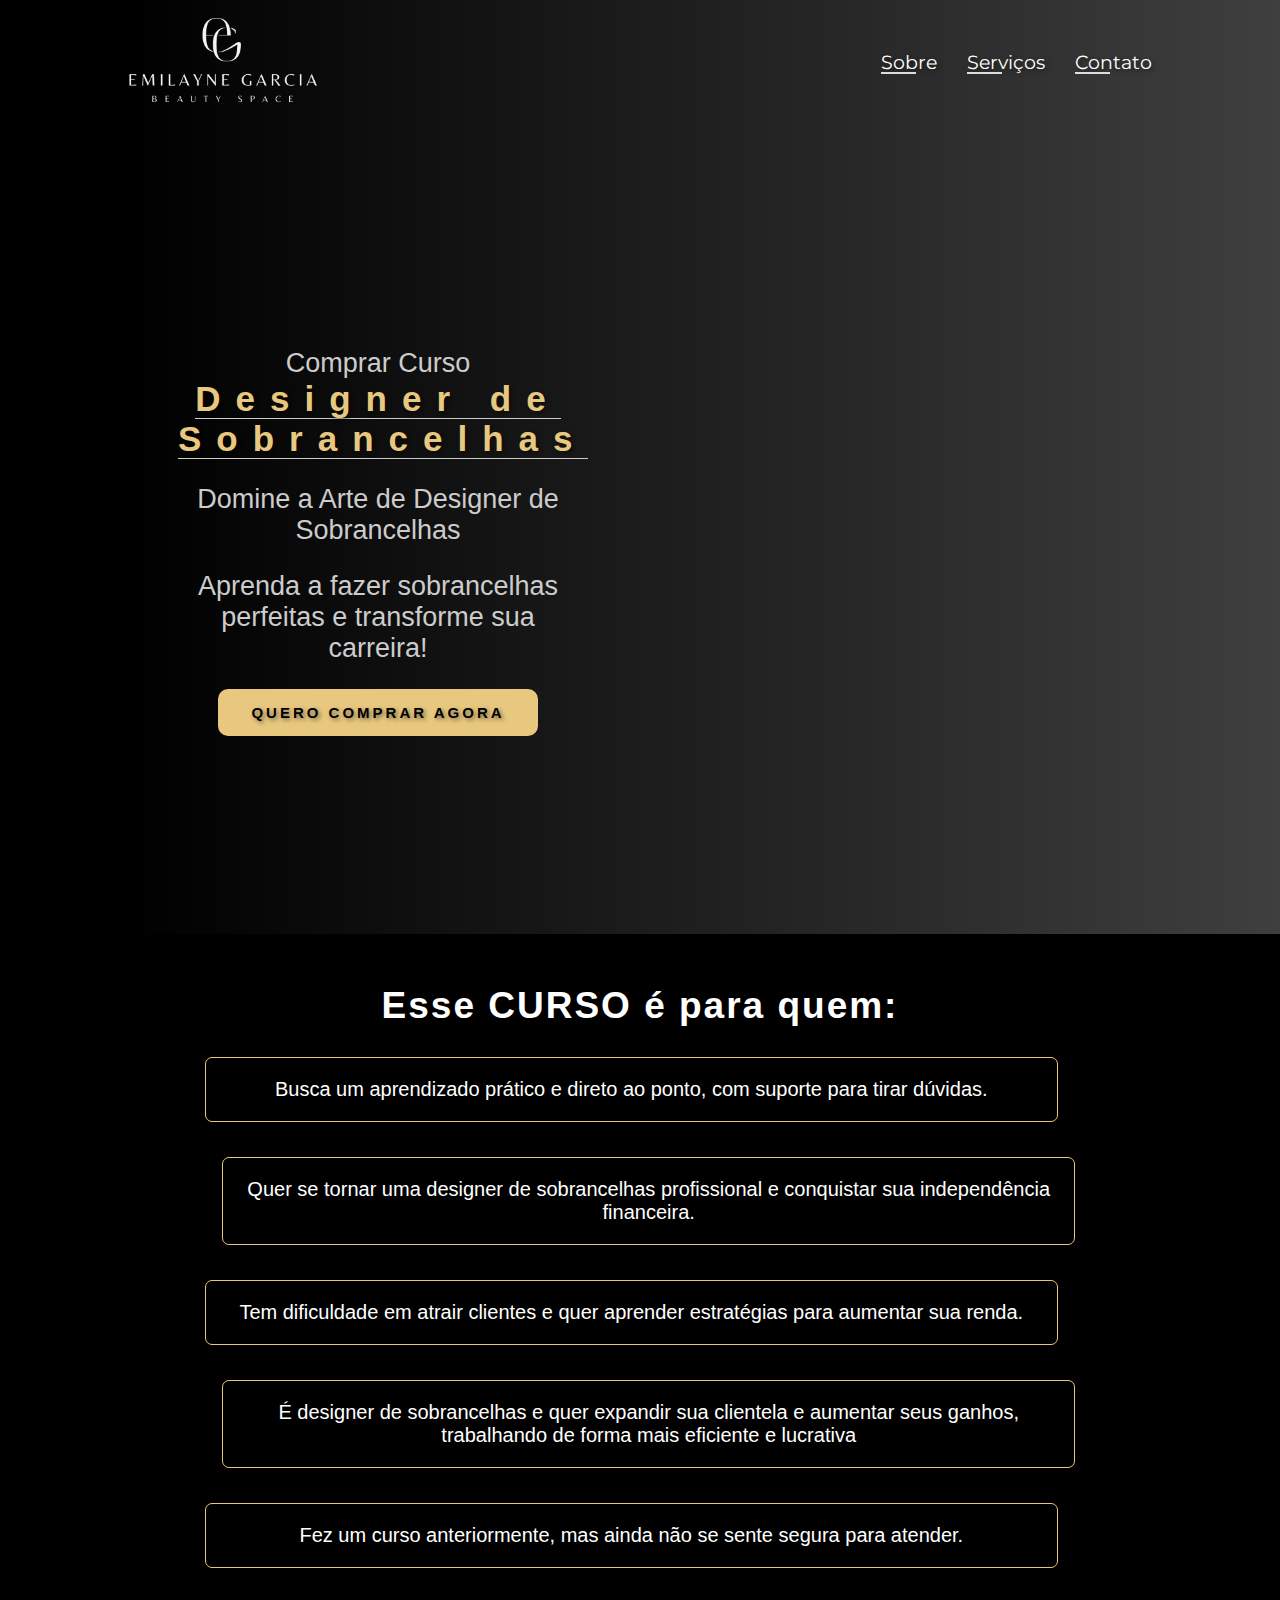
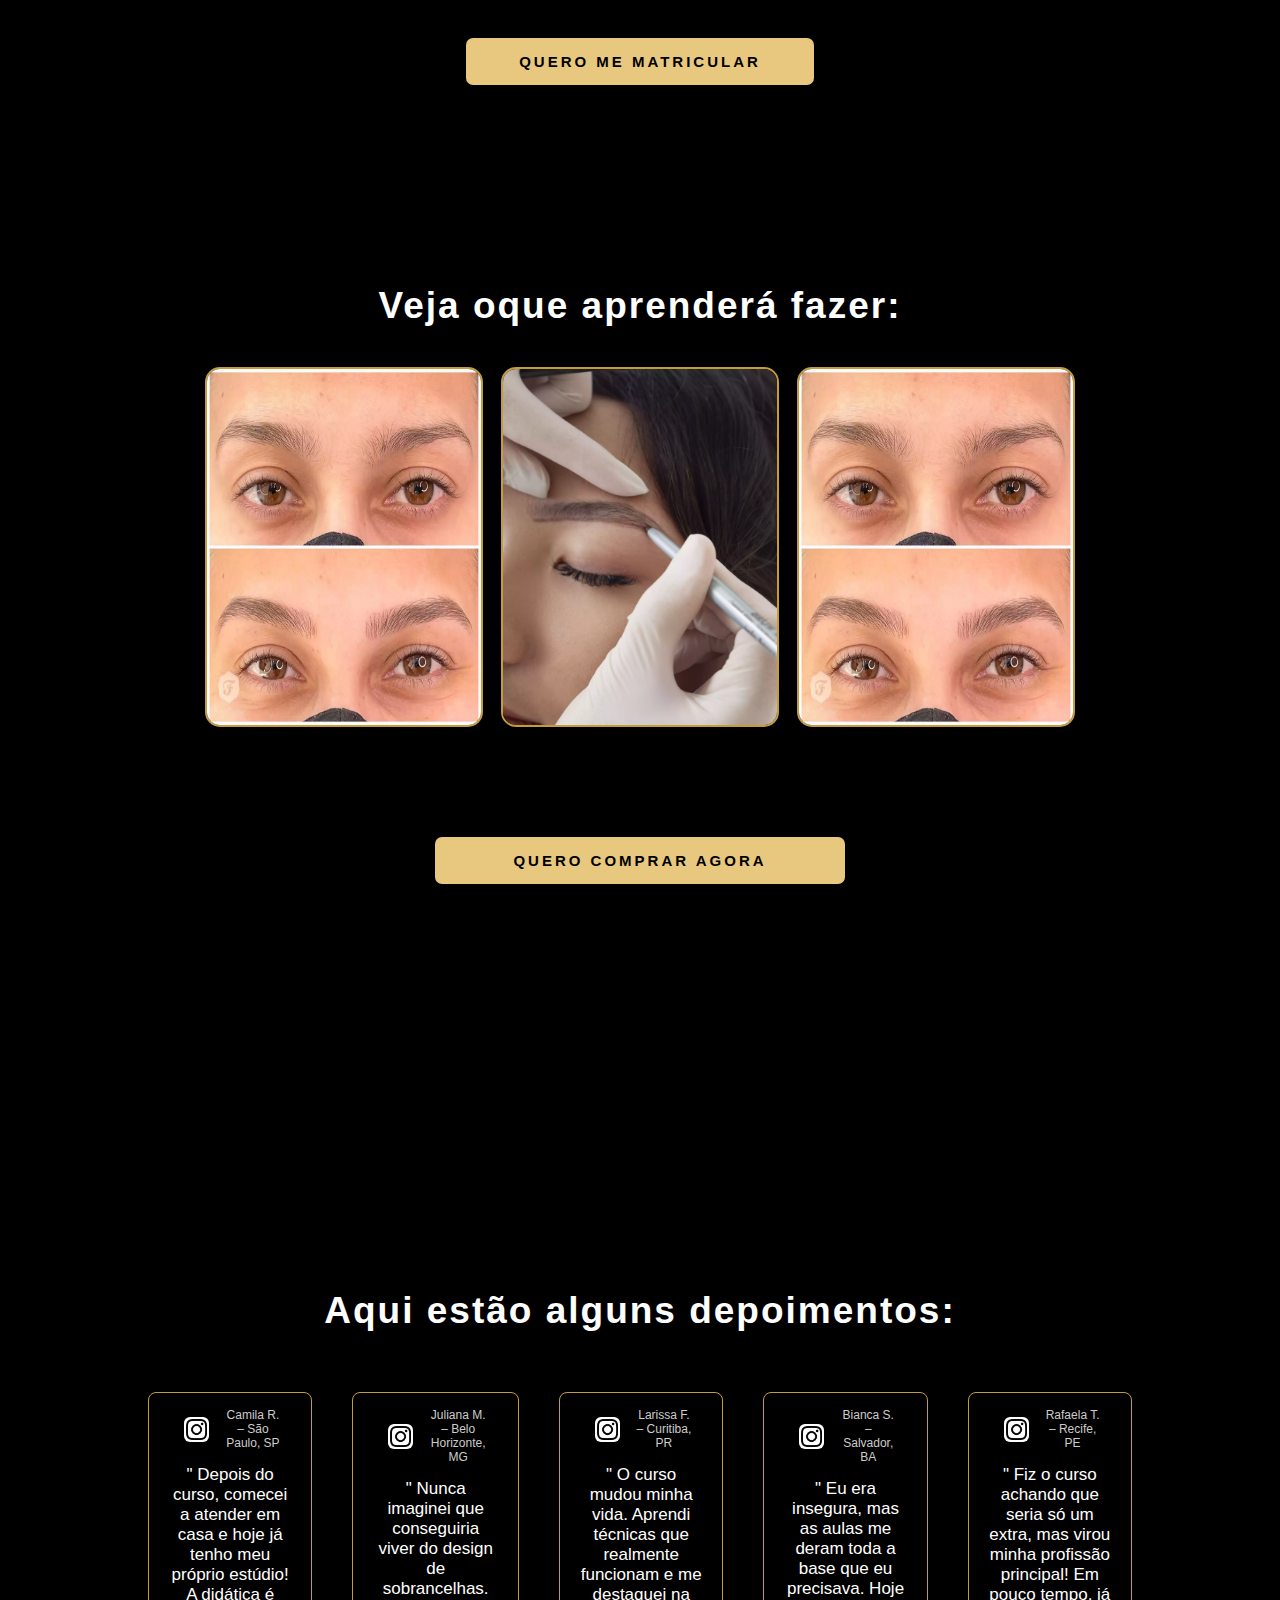
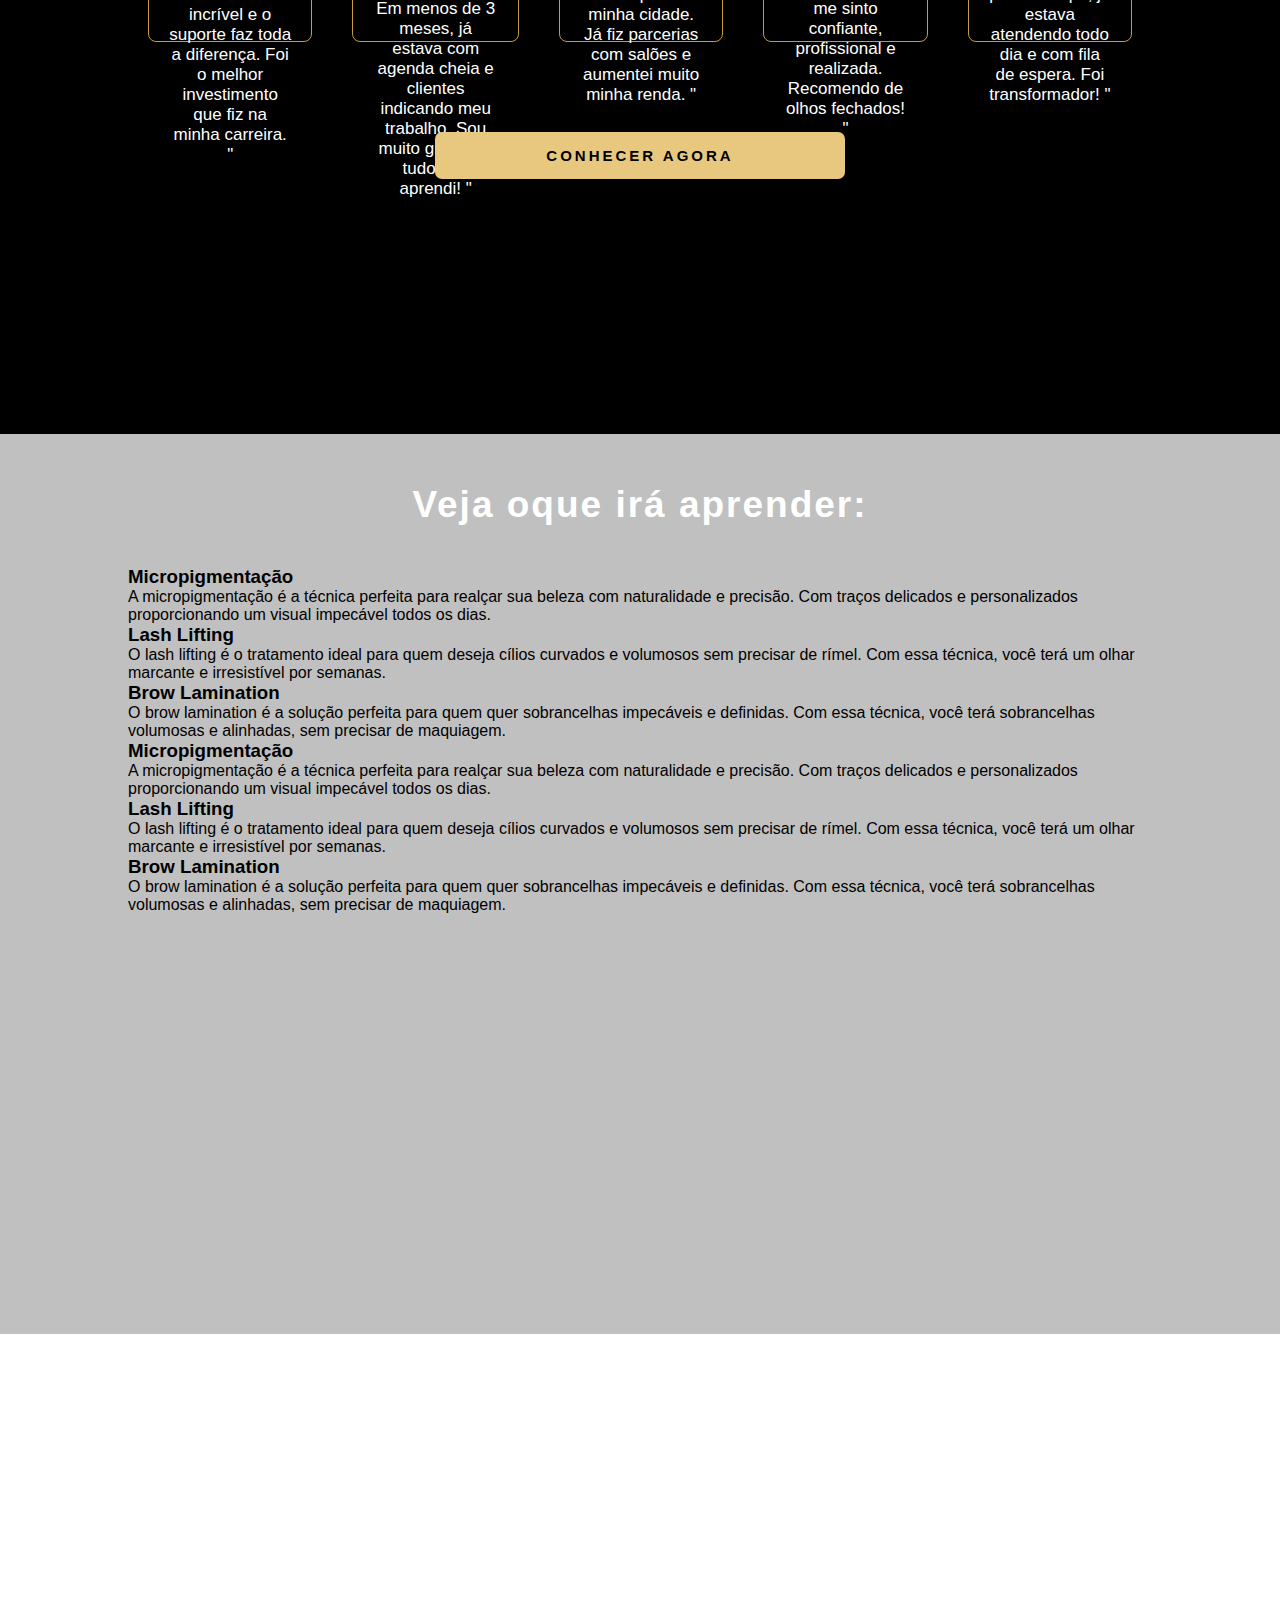
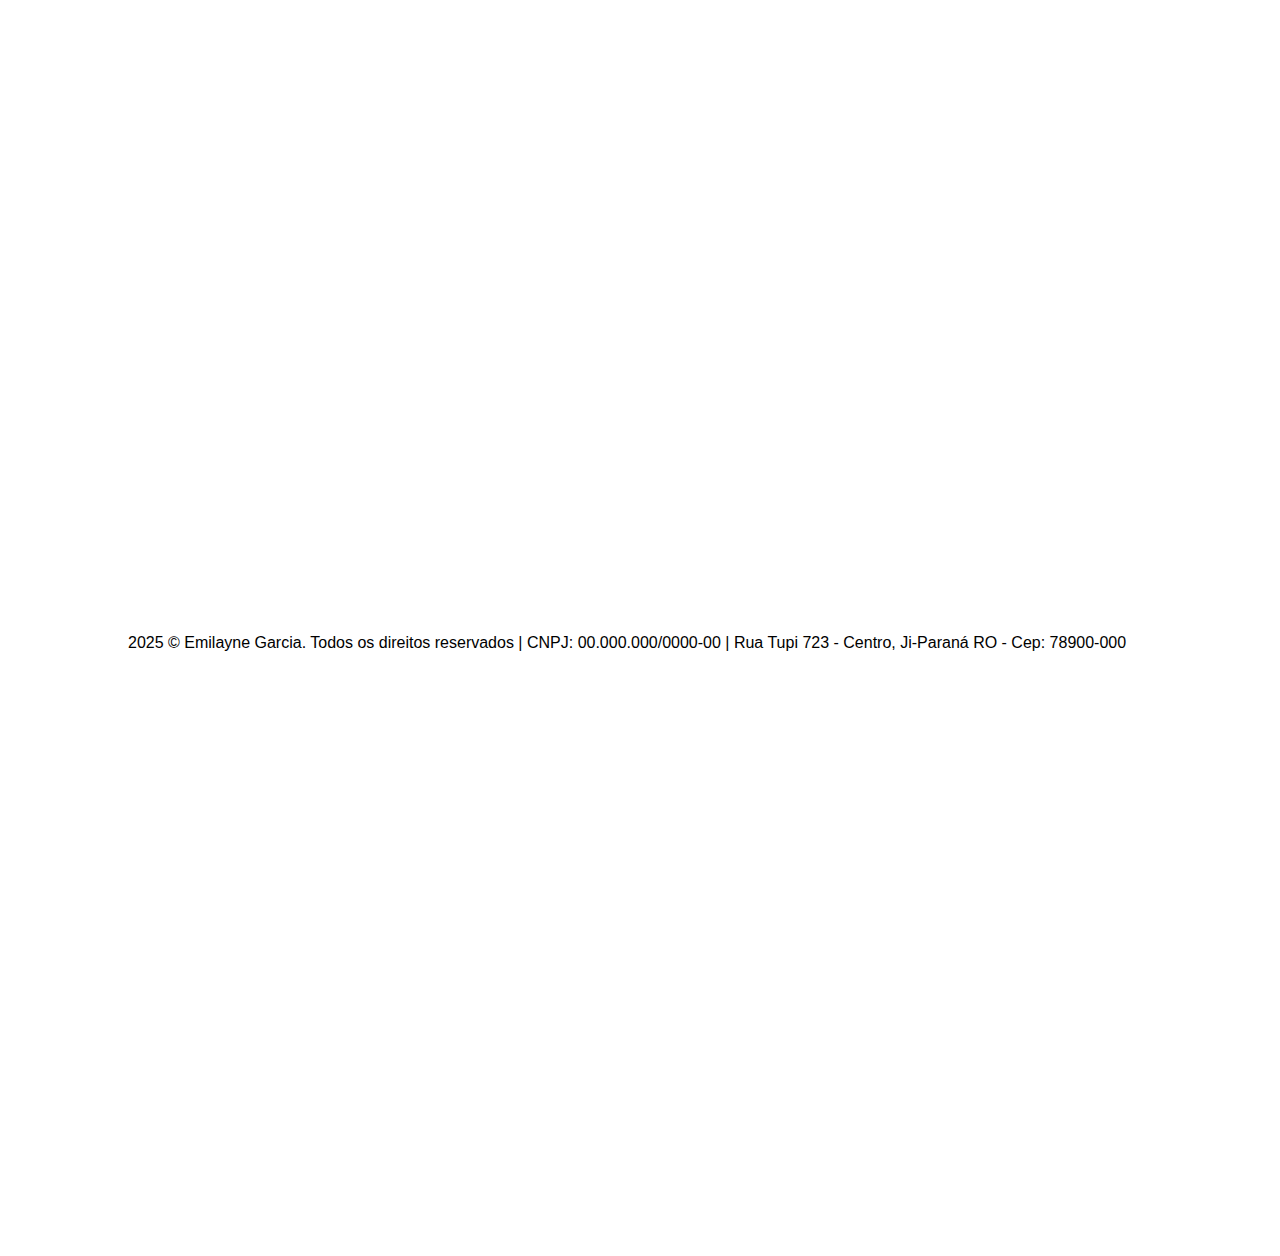
==== commit 66cf5e06: "att p2" ====
--- a/curso.html
+++ b/curso.html
@@ -1,156 +1,144 @@
 <!DOCTYPE html>
 <html lang="pt-BR">
-    <head>
-        <meta charset="UTF-8" />
-        <meta name="viewport" content="width=device-width, initial-scale=1.0" />
-        <title>Emilayne Garcia</title>
-        <link rel="icon" href="assets/11 c.webp" type="image/x-icon" />
-        <link rel="stylesheet" href="styles/curso.css" />
-        <link rel="preconnect" href="https://fonts.googleapis.com" />
-        <link rel="preconnect" href="https://fonts.gstatic.com" crossorigin />
-        <link
-            href="https://fonts.googleapis.com/css2?family=Junge&family=Titillium+Web:ital,wght@0,200;0,300;0,400;0,600;0,700;0,900;1,200;1,300;1,400;1,600;1,700&display=swap"
-            rel="stylesheet"
-        />
-        <link
-            href="https://db.onlinewebfonts.com/c/a38555804658a66ab17450e62b7ed6a4?family=Standup+W01+Caps+Regular"
-            rel="stylesheet"
-        />
-        <link
-            href="https://db.onlinewebfonts.com/c/52749bb88d9c332c21a24a2152f42a4b?family=Atteron+Personal+Use"
-            rel="stylesheet"
-        />
-        <link rel="preconnect" href="https://fonts.googleapis.com" />
-        <link rel="preconnect" href="https://fonts.gstatic.com" crossorigin />
-        <link
-            href="https://fonts.googleapis.com/css2?family=Montserrat:ital,wght@0,100..900;1,100..900&display=swap"
-            rel="stylesheet"
-        />
-    </head>
-
-    <body>
-        <!-- PRELOADER -->
-        <div id="preloader">
-            <img src="assets/logo.webp" alt="Logo" class="preloader-logo" />
-            <div class="spinner"></div>
-        </div>
-
-        <header>
-            <section class="section-header section-limited">
-                <section class="content-header">
-                    <section class="content-header-left">
-                        <a href="index.html">
-                            <img src="assets/logo.webp" alt="Logo" />
+
+<head>
+    <meta charset="UTF-8" />
+    <meta name="viewport" content="width=device-width, initial-scale=1.0" />
+    <title>Emilayne Garcia</title>
+    <link rel="icon" href="assets/11 c.webp" type="image/x-icon" />
+    <link rel="stylesheet" href="styles/curso.css" />
+    <link rel="preconnect" href="https://fonts.googleapis.com" />
+    <link rel="preconnect" href="https://fonts.gstatic.com" crossorigin />
+    <link
+        href="https://fonts.googleapis.com/css2?family=Junge&family=Titillium+Web:ital,wght@0,200;0,300;0,400;0,600;0,700;0,900;1,200;1,300;1,400;1,600;1,700&display=swap"
+        rel="stylesheet" />
+    <link href="https://db.onlinewebfonts.com/c/a38555804658a66ab17450e62b7ed6a4?family=Standup+W01+Caps+Regular"
+        rel="stylesheet" />
+    <link href="https://db.onlinewebfonts.com/c/52749bb88d9c332c21a24a2152f42a4b?family=Atteron+Personal+Use"
+        rel="stylesheet" />
+    <link rel="preconnect" href="https://fonts.googleapis.com" />
+    <link rel="preconnect" href="https://fonts.gstatic.com" crossorigin />
+    <link href="https://fonts.googleapis.com/css2?family=Montserrat:ital,wght@0,100..900;1,100..900&display=swap"
+        rel="stylesheet" />
+</head>
+
+<body>
+    <!-- PRELOADER -->
+    <div id="preloader">
+        <img src="assets/logo.webp" alt="Logo" class="preloader-logo" />
+        <div class="spinner"></div>
+    </div>
+
+    <header>
+        <section class="section-header section-limited">
+            <section class="content-header">
+                <section class="content-header-left">
+                    <a href="index.html">
+                        <img src="assets/logo.webp" alt="Logo" />
+                    </a>
+                </section>
+
+                <section class="content-header-right">
+                    <nav>
+                        <ul>
+                            <!-- <li><a href="#home">Home</a></li> -->
+                            <li><a href="index.html#about">Sobre</a></li>
+                            <li><a href="services.html">Serviços</a></li>
+                            <li>
+                                <a href="index.html#contact">Contato</a>
+                            </li>
+                        </ul>
+                    </nav>
+                </section>
+            </section>
+        </section>
+    </header>
+
+    <main>
+        <section class="section-banner">
+            <section class="content-banner section-limited">
+                <div class="content-inf-banner">
+                    <h2>Comprar Curso</h2>
+                    <p><span>Designer de Sobrancelhas</span></p>
+                    <h2>Domine a Arte de Designer de Sobrancelhas</h2>
+                    <h2>
+                        Aprenda a fazer sobrancelhas perfeitas e transforme
+                        sua carreira!
+                    </h2>
+
+                    <div class="botao-comprar">
+                        <a href="https://pay.kiwify.com.br/jx5zPT8" target="_blank">
+                            <p>QUERO COMPRAR AGORA</p>
                         </a>
-                    </section>
-
-                    <section class="content-header-right">
-                        <nav>
-                            <ul>
-                                <!-- <li><a href="#home">Home</a></li> -->
-                                <li><a href="index.html#about">Sobre</a></li>
-                                <li><a href="services.html">Serviços</a></li>
-                                <li>
-                                    <a href="index.html#contact">Contato</a>
-                                </li>
-                            </ul>
-                        </nav>
-                    </section>
-                </section>
-            </section>
-        </header>
-
-        <main>
-            <section class="section-banner">
-                <section class="content-banner section-limited">
-                    <div class="content-inf-banner">
-                        <h2>Comprar Curso</h2>
-                        <p><span>Designer de Sobrancelhas</span></p>
-                        <h2>Domine a Arte de Designer de Sobrancelhas</h2>
-                        <h2>
-                            Aprenda a fazer sobrancelhas perfeitas e transforme
-                            sua carreira!
-                        </h2>
-
-                        <div class="botao-comprar">
-                            <a
-                                href="https://pay.kiwify.com.br/jx5zPT8"
-                                target="_blank"
-                            >
-                                <p>QUERO COMPRAR AGORA</p>
-                            </a>
-                        </div>
-                    </div>
-                </section>
-            </section>
-
-            <section class="secao01">
-                <section class="content-secao01 section-limited">
-                    <div class="secao01-text">
-                        <h2>Esse CURSO é para quem:</h2>
-                        <div class="cards">
-                            <div class="card impar">
-                                <p>
-                                    Busca um aprendizado prático e direto ao
-                                    ponto, com suporte para tirar dúvidas.
-                                </p>
-                            </div>
-                            <div class="card par">
-                                <p>
-                                    Quer se tornar uma designer de sobrancelhas
-                                    profissional e conquistar sua independência
-                                    financeira.
-                                </p>
-                            </div>
-                            <div class="card impar">
-                                <p>
-                                    Tem dificuldade em atrair clientes e quer
-                                    aprender estratégias para aumentar sua
-                                    renda.
-                                </p>
-                            </div>
-                            <div class="card par">
-                                <p>
-                                    É designer de sobrancelhas e quer expandir
-                                    sua clientela e aumentar seus ganhos,
-                                    trabalhando de forma mais eficiente e
-                                    lucrativa
-                                </p>
-                            </div>
-                            <div class="card impar">
-                                <p>
-                                    Fez um curso anteriormente, mas ainda não se
-                                    sente segura para atender.
-                                </p>
-                            </div>
-                        </div>
-                        <div class="botao-comprar">
-                            <a
-                                href="https://pay.kiwify.com.br/jx5zPT8"
-                                target="_blank"
-                            >
-                                <p>QUERO ME MATRICULAR</p>
-                            </a>
-                        </div>
-                    </div>
-                </section>
-            </section>
-
-            <section class="secao02">
-                <section class="content-secao02 section-limited">
-                    <section class="secao02-text">
-                        <h2>Veja oque aprenderá fazer:</h2>
-                        <div class="section-cards">
-                            <div class="card">
-                                <img src="assets/exemplo sobrancelhas.webp" />
-                            </div>
-                            <div class="card">
-                                <img src="assets/Micropigmentação 2.webp" />
-                            </div>
-                            <div class="card">
-                                <img src="assets/exemplo sobrancelhas.webp" />
-                            </div>
-                            <!-- <div class="card">
+                    </div>
+                </div>
+            </section>
+        </section>
+
+        <section class="secao01">
+            <section class="content-secao01 section-limited">
+                <div class="secao01-text">
+                    <h2>Esse CURSO é para quem:</h2>
+                    <div class="cards">
+                        <div class="card impar">
+                            <p>
+                                Busca um aprendizado prático e direto ao
+                                ponto, com suporte para tirar dúvidas.
+                            </p>
+                        </div>
+                        <div class="card par">
+                            <p>
+                                Quer se tornar uma designer de sobrancelhas
+                                profissional e conquistar sua independência
+                                financeira.
+                            </p>
+                        </div>
+                        <div class="card impar">
+                            <p>
+                                Tem dificuldade em atrair clientes e quer
+                                aprender estratégias para aumentar sua
+                                renda.
+                            </p>
+                        </div>
+                        <div class="card par">
+                            <p>
+                                É designer de sobrancelhas e quer expandir
+                                sua clientela e aumentar seus ganhos,
+                                trabalhando de forma mais eficiente e
+                                lucrativa
+                            </p>
+                        </div>
+                        <div class="card impar">
+                            <p>
+                                Fez um curso anteriormente, mas ainda não se
+                                sente segura para atender.
+                            </p>
+                        </div>
+                    </div>
+                    <div class="botao-comprar">
+                        <a href="https://pay.kiwify.com.br/jx5zPT8" target="_blank">
+                            <p>QUERO ME MATRICULAR</p>
+                        </a>
+                    </div>
+                </div>
+            </section>
+        </section>
+
+        <section class="secao02">
+            <section class="content-secao02 section-limited">
+                <section class="secao02-text">
+                    <h2>Veja oque aprenderá fazer:</h2>
+                    <div class="section-cards">
+                        <div class="card">
+                            <img src="assets/exemplo sobrancelhas.webp" />
+                        </div>
+                        <div class="card">
+                            <img src="assets/Micropigmentação 2.webp" />
+                        </div>
+                        <div class="card">
+                            <img src="assets/exemplo sobrancelhas.webp" />
+                        </div>
+                        <!-- <div class="card">
                             <img src="assets/Micropigmentação 2.webp">
                         </div>
                         <div class="card">
@@ -171,42 +159,186 @@
                         <div class="card">
                             <img src="assets/Micropigmentação 2.webp">
                         </div> -->
-                        </div>
-                        <div class="botao-comprar">
-                            <a
-                                href="https://pay.kiwify.com.br/jx5zPT8"
-                                target="_blank"
-                            >
-                                <p>QUERO COMPRAR AGORA</p>
-                            </a>
-                        </div>
-                    </section>
-                </section>
-            </section>
-
-            <section class="test"></section>
-        </main>
-
-        <footer>
-            <section class="section-footer section-limited">
-                <section class="content-footer">
-                    <div class="content-01">
-                        <p>
-                            2025 © Emilayne Garcia. Todos os direitos reservados
-                            | CNPJ: 00.000.000/0000-00 | Rua Tupi 723 - Centro,
-                            Ji-Paraná RO - Cep: 78900-000
-                        </p>
-                    </div>
-
-                    <section class="btn-whats">
-                        <a href="https://wa.me/+5569999999999" target="_blank">
-                            <img src="assets/whatsapp.webp" alt="" />
+                    </div>
+                    <div class="botao-comprar">
+                        <a href="https://pay.kiwify.com.br/jx5zPT8" target="_blank">
+                            <p>QUERO COMPRAR AGORA</p>
                         </a>
-                    </section>
-                </section>
-            </section>
-        </footer>
-
-        <script src="./js/script.js"></script>
-    </body>
-</html>
+                    </div>
+                </section>
+            </section>
+        </section>
+
+        <section class="secao03">
+            <section class="content-secao03">
+                <h2>Aqui estão alguns depoimentos:</h2>
+                <section class="depoiments">
+                    <div class="depoiments-text depoiments-text-01">
+                        <div class="dados-pessoais">
+                            <a href="#">
+                                <img src="assets/instagram.webp">
+                                <p>Camila R. – São Paulo, SP</p>
+                            </a>
+                        </div>
+                        <div class="depoimento">
+                            <p>
+                                " Depois do curso, comecei a atender em casa e hoje já tenho meu próprio estúdio! A
+                                didática
+                                é incrível e o suporte faz toda a diferença. Foi o melhor investimento que fiz na minha
+                                carreira. "
+                            </p>
+                        </div>
+                    </div>
+                    <div class="depoiments-text depoiments-text-02">
+                        <div class="dados-pessoais">
+                            <a href="#">
+                                <img src="assets/instagram.webp">
+                                <p>Juliana M. – Belo Horizonte, MG</p>
+                            </a>
+                        </div>
+                        <div class="depoimento">
+                            <p>
+                                " Nunca imaginei que conseguiria viver do design de sobrancelhas. Em menos de 3 meses,
+                                já
+                                estava com agenda cheia e clientes indicando meu trabalho. Sou muito grata por tudo que
+                                aprendi! "
+                            </p>
+                        </div>
+                    </div>
+                    <div class="depoiments-text depoiments-text-03">
+                        <div class="dados-pessoais">
+                            <a href="#">
+                                <img src="assets/instagram.webp">
+                                <p>Larissa F. – Curitiba, PR</p>
+                            </a>
+                        </div>
+                        <div class="depoimento">
+                            <p>
+                                " O curso mudou minha vida. Aprendi técnicas que realmente funcionam e me destaquei na
+                                minha cidade. Já fiz parcerias com salões e aumentei muito minha renda. "
+                            </p>
+                        </div>
+                    </div>
+                    <div class="depoiments-text depoiments-text-04">
+                        <div class="dados-pessoais">
+                            <a href="#">
+                                <img src="assets/instagram.webp">
+                                <p>Bianca S. – Salvador, BA</p>
+                            </a>
+                        </div>
+                        <div class="depoimento">
+                            <p>
+                                " Eu era insegura, mas as aulas me deram toda a base que eu precisava. Hoje me sinto
+                                confiante, profissional e realizada. Recomendo de olhos fechados! "
+                            </p>
+                        </div>
+                    </div>
+                    <div class="depoiments-text depoiments-text-05">
+                        <div class="dados-pessoais">
+                            <a href="#">
+                                <img src="assets/instagram.webp">
+                                <p>Rafaela T. – Recife, PE</p>
+                            </a>
+                        </div>
+                        <div class="depoimento">
+                            <p>
+                                " Fiz o curso achando que seria só um extra, mas virou minha profissão principal! Em
+                                pouco tempo, já estava atendendo todo dia e com fila de espera. Foi transformador! "
+                            </p>
+                        </div>
+                    </div>
+                </section>
+
+                <div class="botao-comprar">
+                    <a href="https://pay.kiwify.com.br/jx5zPT8" target="_blank">
+                        <p>CONHECER AGORA</p>
+                    </a>
+                </div>
+
+            </section>
+        </section>
+
+        <section class="secao04">
+            <section class="content-section04 section-limited">
+                <h2>Veja oque irá aprender:</h2>
+
+                <div class="section04-text">
+                    <h3>Micropigmentação</h3>
+                    <p class="text">
+                        A micropigmentação é a técnica perfeita para
+                        realçar sua beleza com naturalidade e
+                        precisão. Com traços delicados e
+                        personalizados proporcionando um visual
+                        impecável todos os dias.
+                    </p>
+                    <h3>Lash Lifting</h3>
+                    <p class="text">
+                        O lash lifting é o tratamento ideal para
+                        quem deseja cílios curvados e volumosos sem
+                        precisar de rímel. Com essa técnica, você
+                        terá um olhar marcante e irresistível por
+                        semanas.
+                    </p>
+                    <h3>Brow Lamination</h3>
+                    <p class="text">
+                        O brow lamination é a solução perfeita para
+                        quem quer sobrancelhas impecáveis e
+                        definidas. Com essa técnica, você terá
+                        sobrancelhas volumosas e alinhadas, sem
+                        precisar de maquiagem.
+                    </p>
+                    <h3>Micropigmentação</h3>
+                    <p class="text">
+                        A micropigmentação é a técnica perfeita para
+                        realçar sua beleza com naturalidade e
+                        precisão. Com traços delicados e
+                        personalizados proporcionando um visual
+                        impecável todos os dias.
+                    </p>
+                    <h3>Lash Lifting</h3>
+                    <p class="text">
+                        O lash lifting é o tratamento ideal para
+                        quem deseja cílios curvados e volumosos sem
+                        precisar de rímel. Com essa técnica, você
+                        terá um olhar marcante e irresistível por
+                        semanas.
+                    </p>
+                    <h3>Brow Lamination</h3>
+                    <p class="text">
+                        O brow lamination é a solução perfeita para
+                        quem quer sobrancelhas impecáveis e
+                        definidas. Com essa técnica, você terá
+                        sobrancelhas volumosas e alinhadas, sem
+                        precisar de maquiagem.
+                    </p>
+                </div>
+            </section>
+        </section>
+
+        <section class="test"></section>
+    </main>
+
+    <footer>
+        <section class="section-footer section-limited">
+            <section class="content-footer">
+                <div class="content-01">
+                    <p>
+                        2025 © Emilayne Garcia. Todos os direitos reservados
+                        | CNPJ: 00.000.000/0000-00 | Rua Tupi 723 - Centro,
+                        Ji-Paraná RO - Cep: 78900-000
+                    </p>
+                </div>
+
+                <section class="btn-whats">
+                    <a href="https://wa.me/+5569999999999" target="_blank">
+                        <img src="assets/whatsapp.webp" alt="" />
+                    </a>
+                </section>
+            </section>
+        </section>
+    </footer>
+
+    <script src="./js/script.js"></script>
+</body>
+
+</html>--- a/styles/curso.css
+++ b/styles/curso.css
@@ -86,9 +86,11 @@
     0% {
         width: 0;
     }
+
     50% {
         width: 50%;
     }
+
     100% {
         width: 100%;
     }
@@ -410,6 +412,123 @@
             }
         }
     }
+
+    & .secao03 {
+        background-color: #000000;
+        border-top: 1px solid #000000;
+        width: 100%;
+        height: 100vh;
+
+        & .content-secao03 {
+            text-align: center;
+            max-width: 80%;
+            height: 100%;
+            margin: 0 auto;
+            display: flex;
+            flex-direction: column;
+            justify-content: center;
+            padding-bottom: 150px;
+
+            & h2 {
+                color: #fff;
+                font-weight: bold;
+                font-size: 37px;
+                letter-spacing: 2px;
+                margin: 50px 0 40px 0;
+            }
+
+            & .depoiments {
+                display: flex;
+                /* width: 100%; */
+
+                & .depoiments-text {
+                    height: 250px;
+                    width: 300px;
+                    margin: 20px;
+                    border: 1px solid #c59c3d;
+                    border-radius: 8px;
+                    padding: 0 20px 20px 20px;
+
+                    & .dados-pessoais {
+
+                        & a {
+                            display: flex;
+                            align-items: center;
+                            justify-content: center;
+                            text-decoration: none;
+                            width: 80%;
+                            height: 20%;
+                            margin: 15px;
+                            color: #fff;
+
+
+                            & img {
+                                width: 25px;
+                                height: 25px;
+                                color: #fff;
+                                margin-right: 15px;
+                                background-color: #fff;
+                                padding: 2px;
+                                border-radius: 6px;
+                            }
+
+                            & p {
+                                font-size: 12px;
+                                color: #cccccc;
+                            }
+                        }
+                    }
+
+                    & .depoimento {
+
+                        & p {
+                            color: #fff;
+                            font-size: 17px;
+                            font-weight: normal;
+                        }
+                    }
+                }
+            }
+
+            & .botao-comprar {
+                width: 40%;
+                margin: 0 auto;
+                margin-top: 70px;
+
+                & a {
+                    text-decoration: none;
+
+                    & p {
+                        color: #000;
+                        font-weight: bold;
+                        font-size: 15px;
+                        background-color: #e8c87f;
+                        padding: 15px;
+                        border-radius: 7px;
+                        font-family: Arial, Helvetica, sans-serif;
+                        letter-spacing: 3px;
+                    }
+                }
+            }
+        }
+    }
+
+    & .secao04{
+        height: 100vh;
+        background-color: #0000003f;
+
+        & .content-section04{
+
+            & h2{
+                color: #fff;
+                font-weight: bold;
+                font-size: 37px;
+                letter-spacing: 2px;
+                padding: 50px 0 40px 0;
+                text-align: center;
+            }
+        }
+    }
 }
 
 /* ---------------Efeito de pulsar no botão "QUERO COMPRAR"--------------- */
@@ -451,13 +570,10 @@
                     margin-bottom: 50px;
 
                     border-bottom: 2px solid;
-                    border-image: linear-gradient(
-                            90deg,
+                    border-image: linear-gradient(90deg,
                             rgba(60, 74, 83, 0),
                             #e6e6e6,
-                            rgba(60, 74, 83, 0)
-                        )
-                        1;
+                            rgba(60, 74, 83, 0)) 1;
 
                     & h5,
                     p {
@@ -583,4 +699,4 @@
             }
         }
     }
-}
+}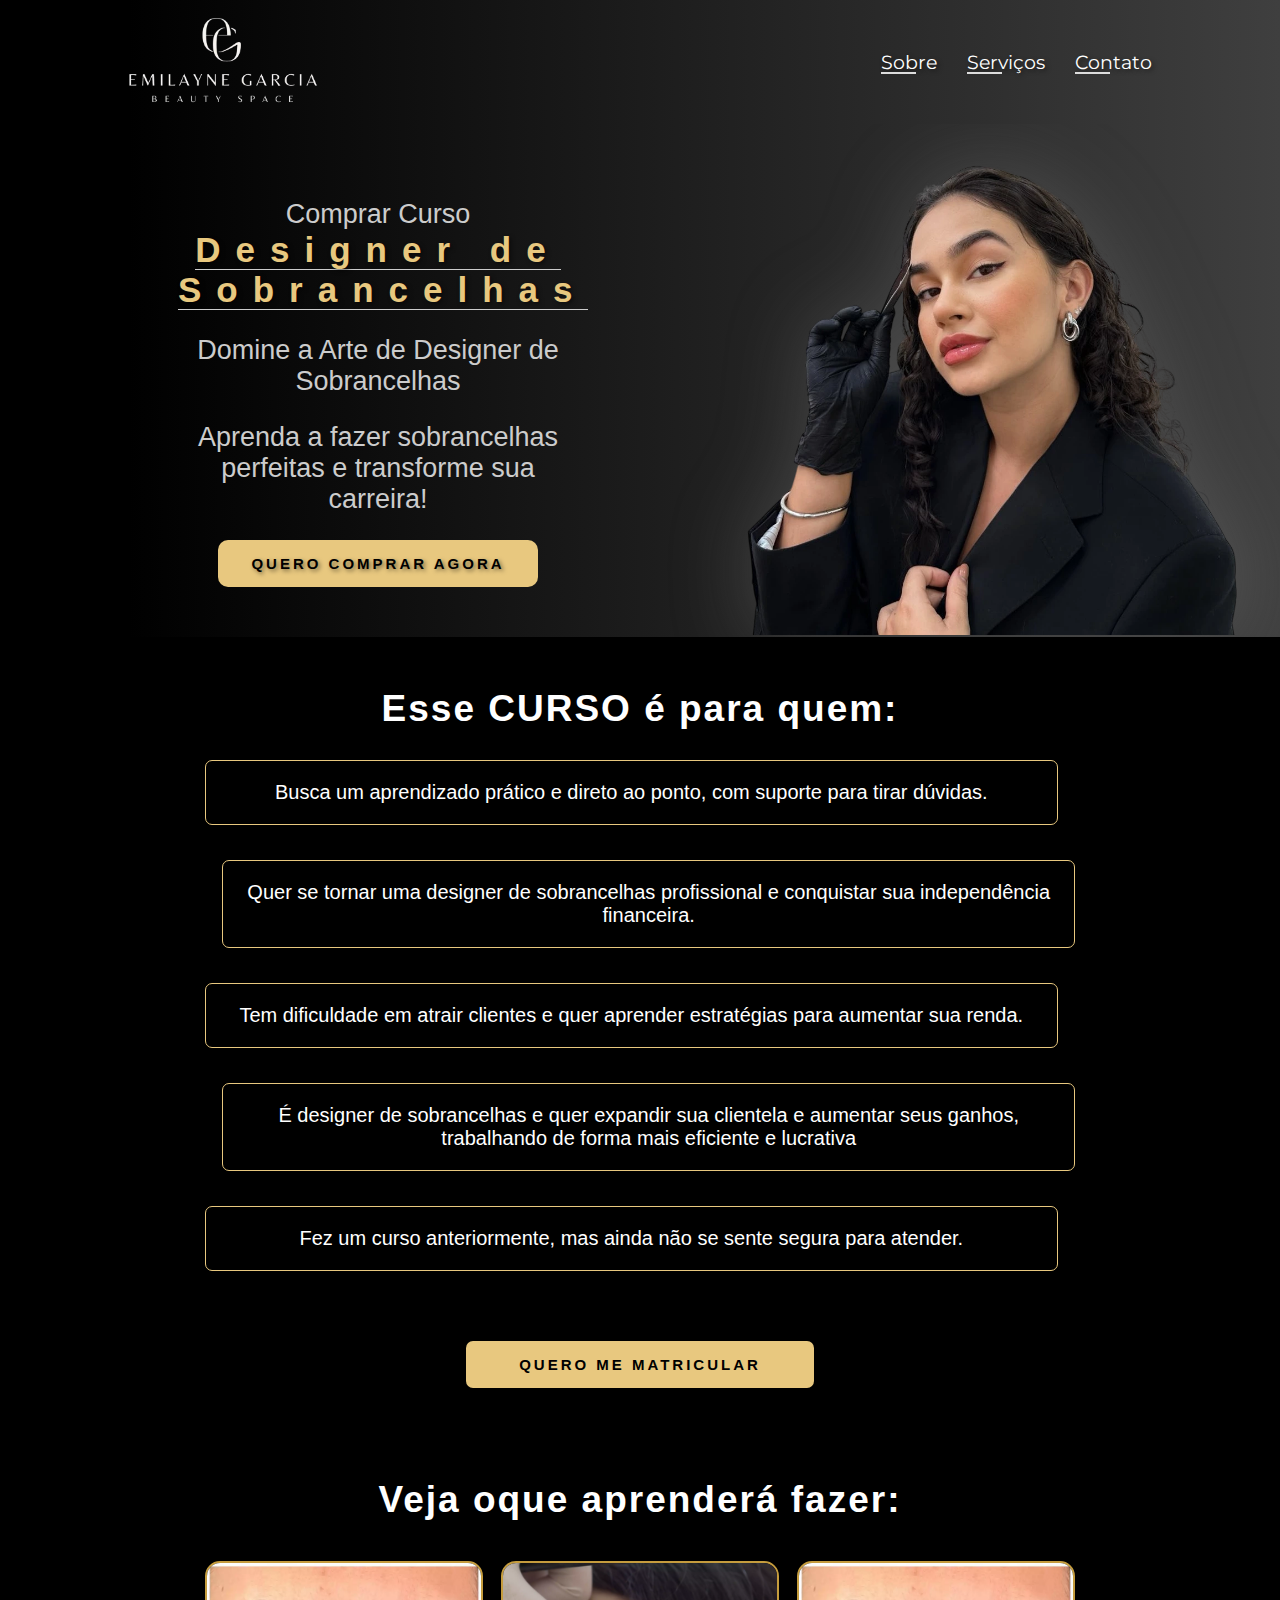
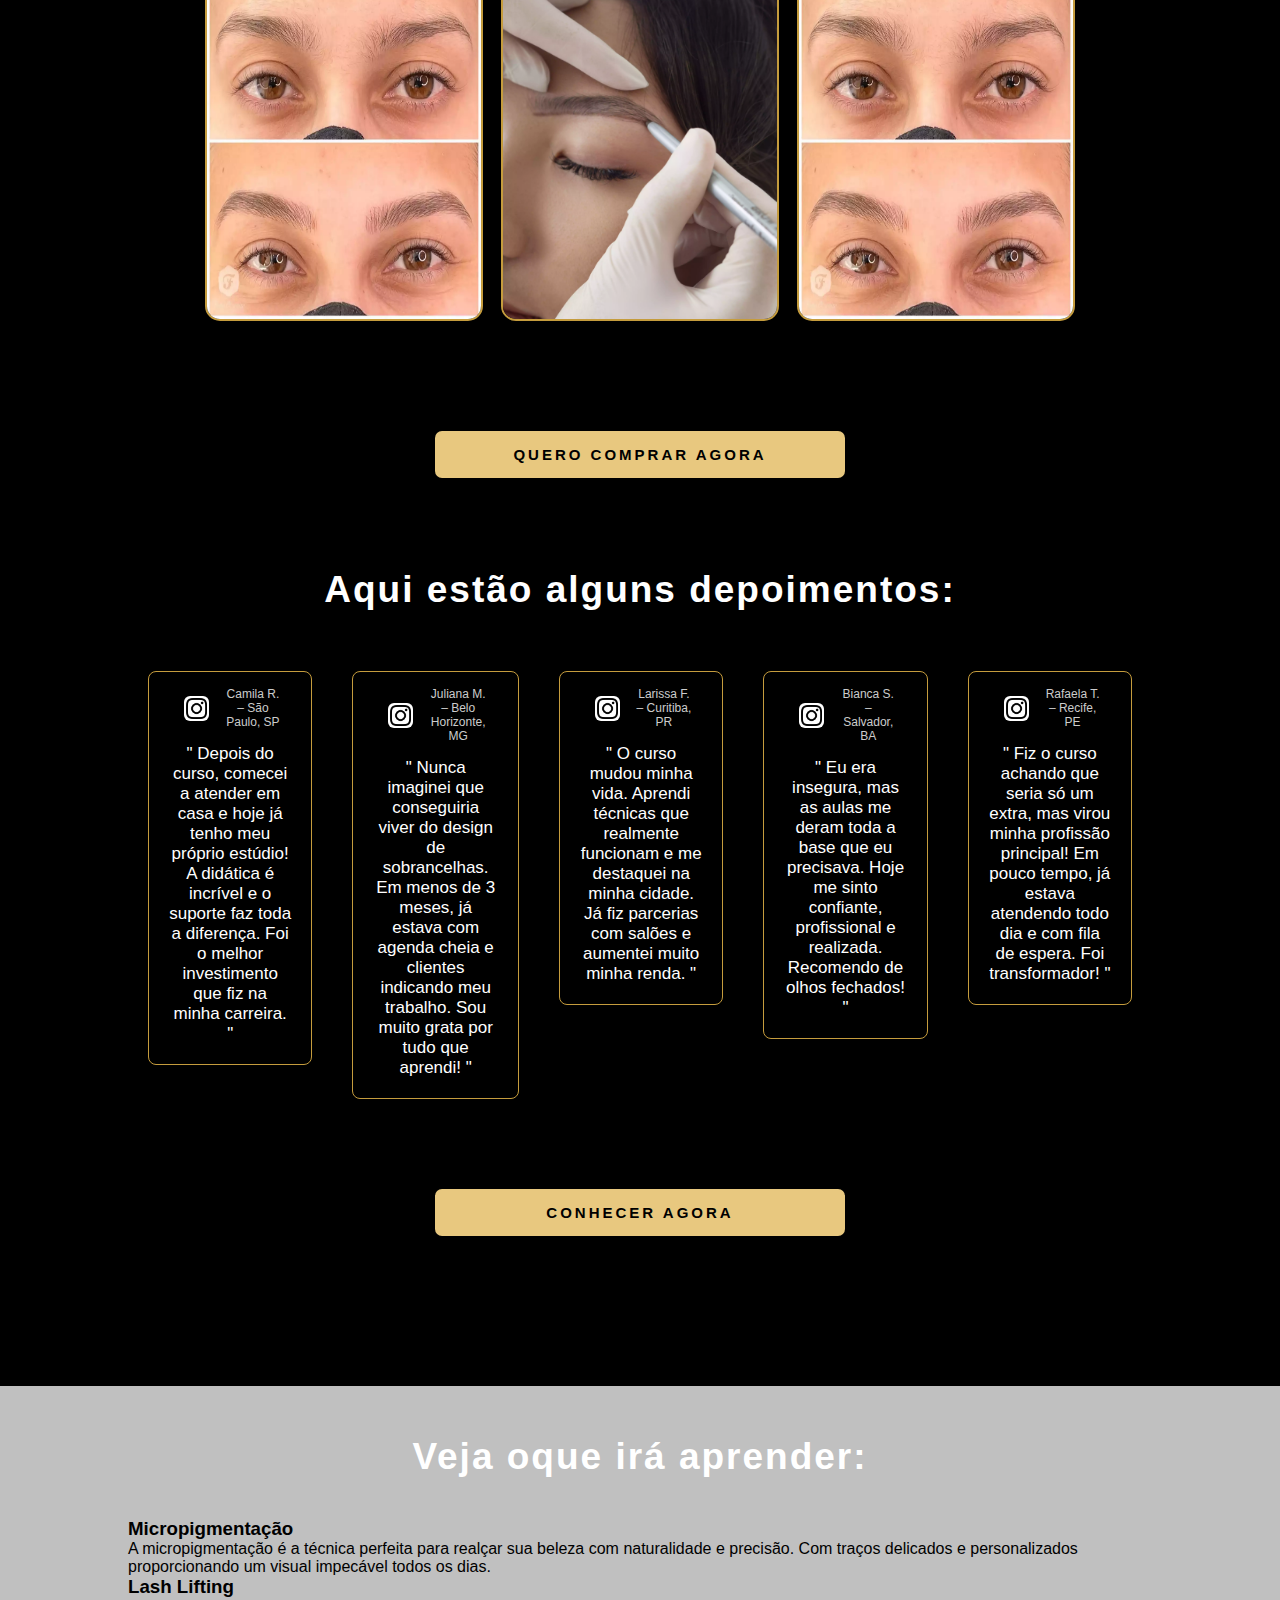
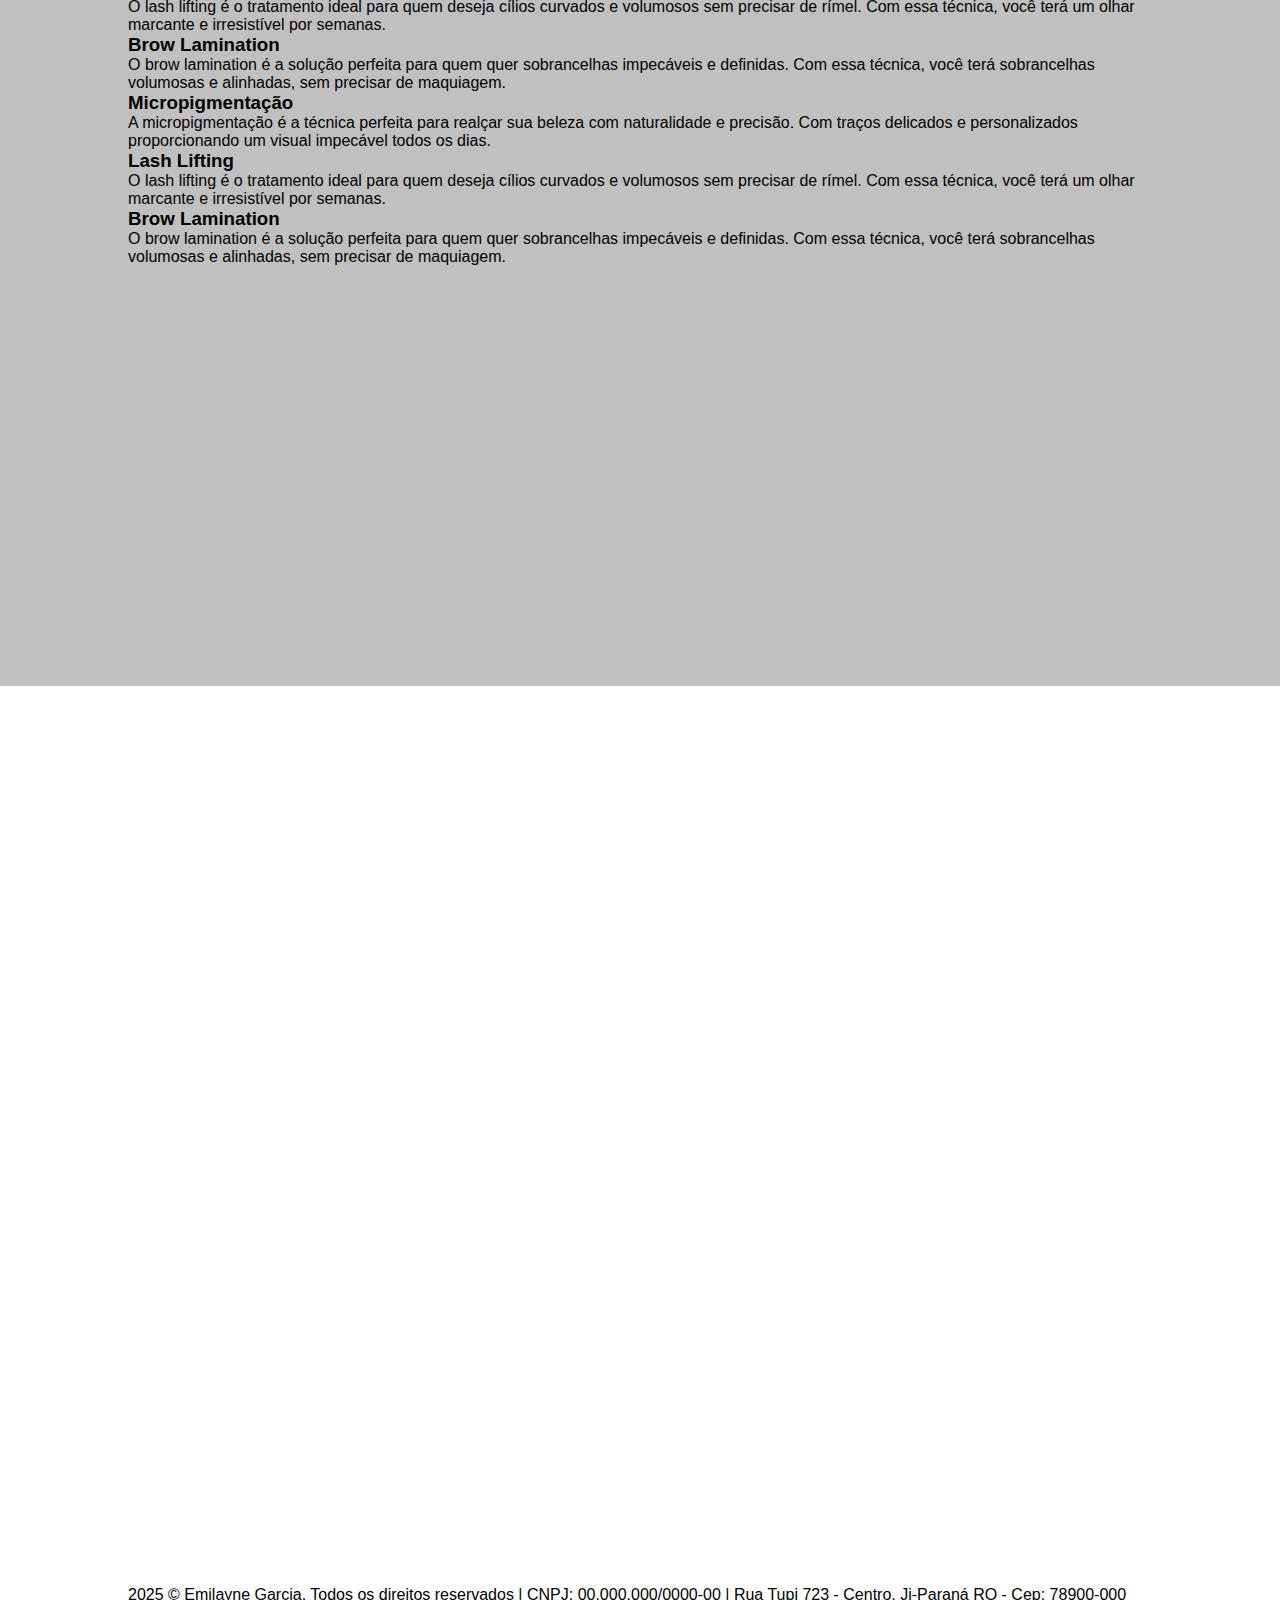
==== commit 8a3c4dd1: "Update responsive" ====
--- a/curso.html
+++ b/curso.html
@@ -1,144 +1,161 @@
 <!DOCTYPE html>
 <html lang="pt-BR">
-
-<head>
-    <meta charset="UTF-8" />
-    <meta name="viewport" content="width=device-width, initial-scale=1.0" />
-    <title>Emilayne Garcia</title>
-    <link rel="icon" href="assets/11 c.webp" type="image/x-icon" />
-    <link rel="stylesheet" href="styles/curso.css" />
-    <link rel="preconnect" href="https://fonts.googleapis.com" />
-    <link rel="preconnect" href="https://fonts.gstatic.com" crossorigin />
-    <link
-        href="https://fonts.googleapis.com/css2?family=Junge&family=Titillium+Web:ital,wght@0,200;0,300;0,400;0,600;0,700;0,900;1,200;1,300;1,400;1,600;1,700&display=swap"
-        rel="stylesheet" />
-    <link href="https://db.onlinewebfonts.com/c/a38555804658a66ab17450e62b7ed6a4?family=Standup+W01+Caps+Regular"
-        rel="stylesheet" />
-    <link href="https://db.onlinewebfonts.com/c/52749bb88d9c332c21a24a2152f42a4b?family=Atteron+Personal+Use"
-        rel="stylesheet" />
-    <link rel="preconnect" href="https://fonts.googleapis.com" />
-    <link rel="preconnect" href="https://fonts.gstatic.com" crossorigin />
-    <link href="https://fonts.googleapis.com/css2?family=Montserrat:ital,wght@0,100..900;1,100..900&display=swap"
-        rel="stylesheet" />
-</head>
-
-<body>
-    <!-- PRELOADER -->
-    <div id="preloader">
-        <img src="assets/logo.webp" alt="Logo" class="preloader-logo" />
-        <div class="spinner"></div>
-    </div>
-
-    <header>
-        <section class="section-header section-limited">
-            <section class="content-header">
-                <section class="content-header-left">
-                    <a href="index.html">
-                        <img src="assets/logo.webp" alt="Logo" />
-                    </a>
-                </section>
-
-                <section class="content-header-right">
-                    <nav>
-                        <ul>
-                            <!-- <li><a href="#home">Home</a></li> -->
-                            <li><a href="index.html#about">Sobre</a></li>
-                            <li><a href="services.html">Serviços</a></li>
-                            <li>
-                                <a href="index.html#contact">Contato</a>
-                            </li>
-                        </ul>
-                    </nav>
-                </section>
-            </section>
-        </section>
-    </header>
-
-    <main>
-        <section class="section-banner">
-            <section class="content-banner section-limited">
-                <div class="content-inf-banner">
-                    <h2>Comprar Curso</h2>
-                    <p><span>Designer de Sobrancelhas</span></p>
-                    <h2>Domine a Arte de Designer de Sobrancelhas</h2>
-                    <h2>
-                        Aprenda a fazer sobrancelhas perfeitas e transforme
-                        sua carreira!
-                    </h2>
-
-                    <div class="botao-comprar">
-                        <a href="https://pay.kiwify.com.br/jx5zPT8" target="_blank">
-                            <p>QUERO COMPRAR AGORA</p>
+    <head>
+        <meta charset="UTF-8" />
+        <meta name="viewport" content="width=device-width, initial-scale=1.0" />
+        <title>Emilayne Garcia</title>
+        <link rel="icon" href="assets/11 c.webp" type="image/x-icon" />
+        <link rel="stylesheet" href="styles/curso.css" />
+        <link rel="preconnect" href="https://fonts.googleapis.com" />
+        <link rel="preconnect" href="https://fonts.gstatic.com" crossorigin />
+        <link
+            href="https://fonts.googleapis.com/css2?family=Junge&family=Titillium+Web:ital,wght@0,200;0,300;0,400;0,600;0,700;0,900;1,200;1,300;1,400;1,600;1,700&display=swap"
+            rel="stylesheet"
+        />
+        <link
+            href="https://db.onlinewebfonts.com/c/a38555804658a66ab17450e62b7ed6a4?family=Standup+W01+Caps+Regular"
+            rel="stylesheet"
+        />
+        <link
+            href="https://db.onlinewebfonts.com/c/52749bb88d9c332c21a24a2152f42a4b?family=Atteron+Personal+Use"
+            rel="stylesheet"
+        />
+        <link rel="preconnect" href="https://fonts.googleapis.com" />
+        <link rel="preconnect" href="https://fonts.gstatic.com" crossorigin />
+        <link
+            href="https://fonts.googleapis.com/css2?family=Montserrat:ital,wght@0,100..900;1,100..900&display=swap"
+            rel="stylesheet"
+        />
+    </head>
+
+    <body>
+        <!-- PRELOADER -->
+        <div id="preloader">
+            <img src="assets/logo.webp" alt="Logo" class="preloader-logo" />
+            <div class="spinner"></div>
+        </div>
+
+        <header>
+            <section class="section-header section-limited">
+                <section class="content-header">
+                    <section class="content-header-left">
+                        <a href="index.html">
+                            <img src="assets/logo.webp" alt="Logo" />
                         </a>
-                    </div>
-                </div>
-            </section>
-        </section>
-
-        <section class="secao01">
-            <section class="content-secao01 section-limited">
-                <div class="secao01-text">
-                    <h2>Esse CURSO é para quem:</h2>
-                    <div class="cards">
-                        <div class="card impar">
-                            <p>
-                                Busca um aprendizado prático e direto ao
-                                ponto, com suporte para tirar dúvidas.
-                            </p>
-                        </div>
-                        <div class="card par">
-                            <p>
-                                Quer se tornar uma designer de sobrancelhas
-                                profissional e conquistar sua independência
-                                financeira.
-                            </p>
-                        </div>
-                        <div class="card impar">
-                            <p>
-                                Tem dificuldade em atrair clientes e quer
-                                aprender estratégias para aumentar sua
-                                renda.
-                            </p>
-                        </div>
-                        <div class="card par">
-                            <p>
-                                É designer de sobrancelhas e quer expandir
-                                sua clientela e aumentar seus ganhos,
-                                trabalhando de forma mais eficiente e
-                                lucrativa
-                            </p>
-                        </div>
-                        <div class="card impar">
-                            <p>
-                                Fez um curso anteriormente, mas ainda não se
-                                sente segura para atender.
-                            </p>
-                        </div>
-                    </div>
-                    <div class="botao-comprar">
-                        <a href="https://pay.kiwify.com.br/jx5zPT8" target="_blank">
-                            <p>QUERO ME MATRICULAR</p>
-                        </a>
-                    </div>
-                </div>
-            </section>
-        </section>
-
-        <section class="secao02">
-            <section class="content-secao02 section-limited">
-                <section class="secao02-text">
-                    <h2>Veja oque aprenderá fazer:</h2>
-                    <div class="section-cards">
-                        <div class="card">
-                            <img src="assets/exemplo sobrancelhas.webp" />
-                        </div>
-                        <div class="card">
-                            <img src="assets/Micropigmentação 2.webp" />
-                        </div>
-                        <div class="card">
-                            <img src="assets/exemplo sobrancelhas.webp" />
-                        </div>
-                        <!-- <div class="card">
+                    </section>
+
+                    <section class="content-header-right">
+                        <nav>
+                            <ul>
+                                <!-- <li><a href="#home">Home</a></li> -->
+                                <li><a href="index.html#about">Sobre</a></li>
+                                <li><a href="services.html">Serviços</a></li>
+                                <li>
+                                    <a href="index.html#contact">Contato</a>
+                                </li>
+                            </ul>
+                        </nav>
+                    </section>
+                </section>
+            </section>
+        </header>
+
+        <main>
+            <section class="section-banner">
+                <section class="content-banner section-limited">
+                    <div class="content-inf-banner">
+                        <h2>Comprar Curso</h2>
+                        <p><span>Designer de Sobrancelhas</span></p>
+                        <h2>Domine a Arte de Designer de Sobrancelhas</h2>
+                        <h2>
+                            Aprenda a fazer sobrancelhas perfeitas e transforme
+                            sua carreira!
+                        </h2>
+
+                        <div class="botao-comprar">
+                            <a
+                                href="https://pay.kiwify.com.br/jx5zPT8"
+                                target="_blank"
+                            >
+                                <p>QUERO COMPRAR AGORA</p>
+                            </a>
+                        </div>
+                    </div>
+                </section>
+                <section class="banner-img">
+                    <figure>
+                        <img src="assets/banner.webp" alt="" />
+                    </figure>
+                </section>
+            </section>
+
+            <section class="secao01">
+                <section class="content-secao01 section-limited">
+                    <div class="secao01-text">
+                        <h2>Esse CURSO é para quem:</h2>
+                        <div class="cards">
+                            <div class="card impar">
+                                <p>
+                                    Busca um aprendizado prático e direto ao
+                                    ponto, com suporte para tirar dúvidas.
+                                </p>
+                            </div>
+                            <div class="card par">
+                                <p>
+                                    Quer se tornar uma designer de sobrancelhas
+                                    profissional e conquistar sua independência
+                                    financeira.
+                                </p>
+                            </div>
+                            <div class="card impar">
+                                <p>
+                                    Tem dificuldade em atrair clientes e quer
+                                    aprender estratégias para aumentar sua
+                                    renda.
+                                </p>
+                            </div>
+                            <div class="card par">
+                                <p>
+                                    É designer de sobrancelhas e quer expandir
+                                    sua clientela e aumentar seus ganhos,
+                                    trabalhando de forma mais eficiente e
+                                    lucrativa
+                                </p>
+                            </div>
+                            <div class="card impar">
+                                <p>
+                                    Fez um curso anteriormente, mas ainda não se
+                                    sente segura para atender.
+                                </p>
+                            </div>
+                        </div>
+                        <div class="botao-comprar">
+                            <a
+                                href="https://pay.kiwify.com.br/jx5zPT8"
+                                target="_blank"
+                            >
+                                <p>QUERO ME MATRICULAR</p>
+                            </a>
+                        </div>
+                    </div>
+                </section>
+            </section>
+
+            <section class="secao02">
+                <section class="content-secao02 section-limited">
+                    <section class="secao02-text">
+                        <h2>Veja oque aprenderá fazer:</h2>
+                        <div class="section-cards">
+                            <div class="card">
+                                <img src="assets/exemplo sobrancelhas.webp" />
+                            </div>
+                            <div class="card">
+                                <img src="assets/Micropigmentação 2.webp" />
+                            </div>
+                            <div class="card">
+                                <img src="assets/exemplo sobrancelhas.webp" />
+                            </div>
+                            <!-- <div class="card">
                             <img src="assets/Micropigmentação 2.webp">
                         </div>
                         <div class="card">
@@ -159,186 +176,192 @@
                         <div class="card">
                             <img src="assets/Micropigmentação 2.webp">
                         </div> -->
-                    </div>
+                        </div>
+                        <div class="botao-comprar">
+                            <a
+                                href="https://pay.kiwify.com.br/jx5zPT8"
+                                target="_blank"
+                            >
+                                <p>QUERO COMPRAR AGORA</p>
+                            </a>
+                        </div>
+                    </section>
+                </section>
+            </section>
+
+            <section class="secao03">
+                <section class="content-secao03">
+                    <h2>Aqui estão alguns depoimentos:</h2>
+                    <section class="depoiments">
+                        <div class="depoiments-text depoiments-text-01">
+                            <div class="dados-pessoais">
+                                <a href="#">
+                                    <img src="assets/instagram.webp" />
+                                    <p>Camila R. – São Paulo, SP</p>
+                                </a>
+                            </div>
+                            <div class="depoimento">
+                                <p>
+                                    " Depois do curso, comecei a atender em casa
+                                    e hoje já tenho meu próprio estúdio! A
+                                    didática é incrível e o suporte faz toda a
+                                    diferença. Foi o melhor investimento que fiz
+                                    na minha carreira. "
+                                </p>
+                            </div>
+                        </div>
+                        <div class="depoiments-text depoiments-text-02">
+                            <div class="dados-pessoais">
+                                <a href="#">
+                                    <img src="assets/instagram.webp" />
+                                    <p>Juliana M. – Belo Horizonte, MG</p>
+                                </a>
+                            </div>
+                            <div class="depoimento">
+                                <p>
+                                    " Nunca imaginei que conseguiria viver do
+                                    design de sobrancelhas. Em menos de 3 meses,
+                                    já estava com agenda cheia e clientes
+                                    indicando meu trabalho. Sou muito grata por
+                                    tudo que aprendi! "
+                                </p>
+                            </div>
+                        </div>
+                        <div class="depoiments-text depoiments-text-03">
+                            <div class="dados-pessoais">
+                                <a href="#">
+                                    <img src="assets/instagram.webp" />
+                                    <p>Larissa F. – Curitiba, PR</p>
+                                </a>
+                            </div>
+                            <div class="depoimento">
+                                <p>
+                                    " O curso mudou minha vida. Aprendi técnicas
+                                    que realmente funcionam e me destaquei na
+                                    minha cidade. Já fiz parcerias com salões e
+                                    aumentei muito minha renda. "
+                                </p>
+                            </div>
+                        </div>
+                        <div class="depoiments-text depoiments-text-04">
+                            <div class="dados-pessoais">
+                                <a href="#">
+                                    <img src="assets/instagram.webp" />
+                                    <p>Bianca S. – Salvador, BA</p>
+                                </a>
+                            </div>
+                            <div class="depoimento">
+                                <p>
+                                    " Eu era insegura, mas as aulas me deram
+                                    toda a base que eu precisava. Hoje me sinto
+                                    confiante, profissional e realizada.
+                                    Recomendo de olhos fechados! "
+                                </p>
+                            </div>
+                        </div>
+                        <div class="depoiments-text depoiments-text-05">
+                            <div class="dados-pessoais">
+                                <a href="#">
+                                    <img src="assets/instagram.webp" />
+                                    <p>Rafaela T. – Recife, PE</p>
+                                </a>
+                            </div>
+                            <div class="depoimento">
+                                <p>
+                                    " Fiz o curso achando que seria só um extra,
+                                    mas virou minha profissão principal! Em
+                                    pouco tempo, já estava atendendo todo dia e
+                                    com fila de espera. Foi transformador! "
+                                </p>
+                            </div>
+                        </div>
+                    </section>
+
                     <div class="botao-comprar">
-                        <a href="https://pay.kiwify.com.br/jx5zPT8" target="_blank">
-                            <p>QUERO COMPRAR AGORA</p>
+                        <a
+                            href="https://pay.kiwify.com.br/jx5zPT8"
+                            target="_blank"
+                        >
+                            <p>CONHECER AGORA</p>
                         </a>
                     </div>
                 </section>
             </section>
-        </section>
-
-        <section class="secao03">
-            <section class="content-secao03">
-                <h2>Aqui estão alguns depoimentos:</h2>
-                <section class="depoiments">
-                    <div class="depoiments-text depoiments-text-01">
-                        <div class="dados-pessoais">
-                            <a href="#">
-                                <img src="assets/instagram.webp">
-                                <p>Camila R. – São Paulo, SP</p>
-                            </a>
-                        </div>
-                        <div class="depoimento">
-                            <p>
-                                " Depois do curso, comecei a atender em casa e hoje já tenho meu próprio estúdio! A
-                                didática
-                                é incrível e o suporte faz toda a diferença. Foi o melhor investimento que fiz na minha
-                                carreira. "
-                            </p>
-                        </div>
-                    </div>
-                    <div class="depoiments-text depoiments-text-02">
-                        <div class="dados-pessoais">
-                            <a href="#">
-                                <img src="assets/instagram.webp">
-                                <p>Juliana M. – Belo Horizonte, MG</p>
-                            </a>
-                        </div>
-                        <div class="depoimento">
-                            <p>
-                                " Nunca imaginei que conseguiria viver do design de sobrancelhas. Em menos de 3 meses,
-                                já
-                                estava com agenda cheia e clientes indicando meu trabalho. Sou muito grata por tudo que
-                                aprendi! "
-                            </p>
-                        </div>
-                    </div>
-                    <div class="depoiments-text depoiments-text-03">
-                        <div class="dados-pessoais">
-                            <a href="#">
-                                <img src="assets/instagram.webp">
-                                <p>Larissa F. – Curitiba, PR</p>
-                            </a>
-                        </div>
-                        <div class="depoimento">
-                            <p>
-                                " O curso mudou minha vida. Aprendi técnicas que realmente funcionam e me destaquei na
-                                minha cidade. Já fiz parcerias com salões e aumentei muito minha renda. "
-                            </p>
-                        </div>
-                    </div>
-                    <div class="depoiments-text depoiments-text-04">
-                        <div class="dados-pessoais">
-                            <a href="#">
-                                <img src="assets/instagram.webp">
-                                <p>Bianca S. – Salvador, BA</p>
-                            </a>
-                        </div>
-                        <div class="depoimento">
-                            <p>
-                                " Eu era insegura, mas as aulas me deram toda a base que eu precisava. Hoje me sinto
-                                confiante, profissional e realizada. Recomendo de olhos fechados! "
-                            </p>
-                        </div>
-                    </div>
-                    <div class="depoiments-text depoiments-text-05">
-                        <div class="dados-pessoais">
-                            <a href="#">
-                                <img src="assets/instagram.webp">
-                                <p>Rafaela T. – Recife, PE</p>
-                            </a>
-                        </div>
-                        <div class="depoimento">
-                            <p>
-                                " Fiz o curso achando que seria só um extra, mas virou minha profissão principal! Em
-                                pouco tempo, já estava atendendo todo dia e com fila de espera. Foi transformador! "
-                            </p>
-                        </div>
-                    </div>
-                </section>
-
-                <div class="botao-comprar">
-                    <a href="https://pay.kiwify.com.br/jx5zPT8" target="_blank">
-                        <p>CONHECER AGORA</p>
-                    </a>
-                </div>
-
-            </section>
-        </section>
-
-        <section class="secao04">
-            <section class="content-section04 section-limited">
-                <h2>Veja oque irá aprender:</h2>
-
-                <div class="section04-text">
-                    <h3>Micropigmentação</h3>
-                    <p class="text">
-                        A micropigmentação é a técnica perfeita para
-                        realçar sua beleza com naturalidade e
-                        precisão. Com traços delicados e
-                        personalizados proporcionando um visual
-                        impecável todos os dias.
-                    </p>
-                    <h3>Lash Lifting</h3>
-                    <p class="text">
-                        O lash lifting é o tratamento ideal para
-                        quem deseja cílios curvados e volumosos sem
-                        precisar de rímel. Com essa técnica, você
-                        terá um olhar marcante e irresistível por
-                        semanas.
-                    </p>
-                    <h3>Brow Lamination</h3>
-                    <p class="text">
-                        O brow lamination é a solução perfeita para
-                        quem quer sobrancelhas impecáveis e
-                        definidas. Com essa técnica, você terá
-                        sobrancelhas volumosas e alinhadas, sem
-                        precisar de maquiagem.
-                    </p>
-                    <h3>Micropigmentação</h3>
-                    <p class="text">
-                        A micropigmentação é a técnica perfeita para
-                        realçar sua beleza com naturalidade e
-                        precisão. Com traços delicados e
-                        personalizados proporcionando um visual
-                        impecável todos os dias.
-                    </p>
-                    <h3>Lash Lifting</h3>
-                    <p class="text">
-                        O lash lifting é o tratamento ideal para
-                        quem deseja cílios curvados e volumosos sem
-                        precisar de rímel. Com essa técnica, você
-                        terá um olhar marcante e irresistível por
-                        semanas.
-                    </p>
-                    <h3>Brow Lamination</h3>
-                    <p class="text">
-                        O brow lamination é a solução perfeita para
-                        quem quer sobrancelhas impecáveis e
-                        definidas. Com essa técnica, você terá
-                        sobrancelhas volumosas e alinhadas, sem
-                        precisar de maquiagem.
-                    </p>
-                </div>
-            </section>
-        </section>
-
-        <section class="test"></section>
-    </main>
-
-    <footer>
-        <section class="section-footer section-limited">
-            <section class="content-footer">
-                <div class="content-01">
-                    <p>
-                        2025 © Emilayne Garcia. Todos os direitos reservados
-                        | CNPJ: 00.000.000/0000-00 | Rua Tupi 723 - Centro,
-                        Ji-Paraná RO - Cep: 78900-000
-                    </p>
-                </div>
-
-                <section class="btn-whats">
-                    <a href="https://wa.me/+5569999999999" target="_blank">
-                        <img src="assets/whatsapp.webp" alt="" />
-                    </a>
-                </section>
-            </section>
-        </section>
-    </footer>
-
-    <script src="./js/script.js"></script>
-</body>
-
-</html>+
+            <section class="secao04">
+                <section class="content-section04 section-limited">
+                    <h2>Veja oque irá aprender:</h2>
+
+                    <div class="section04-text">
+                        <h3>Micropigmentação</h3>
+                        <p class="text">
+                            A micropigmentação é a técnica perfeita para realçar
+                            sua beleza com naturalidade e precisão. Com traços
+                            delicados e personalizados proporcionando um visual
+                            impecável todos os dias.
+                        </p>
+                        <h3>Lash Lifting</h3>
+                        <p class="text">
+                            O lash lifting é o tratamento ideal para quem deseja
+                            cílios curvados e volumosos sem precisar de rímel.
+                            Com essa técnica, você terá um olhar marcante e
+                            irresistível por semanas.
+                        </p>
+                        <h3>Brow Lamination</h3>
+                        <p class="text">
+                            O brow lamination é a solução perfeita para quem
+                            quer sobrancelhas impecáveis e definidas. Com essa
+                            técnica, você terá sobrancelhas volumosas e
+                            alinhadas, sem precisar de maquiagem.
+                        </p>
+                        <h3>Micropigmentação</h3>
+                        <p class="text">
+                            A micropigmentação é a técnica perfeita para realçar
+                            sua beleza com naturalidade e precisão. Com traços
+                            delicados e personalizados proporcionando um visual
+                            impecável todos os dias.
+                        </p>
+                        <h3>Lash Lifting</h3>
+                        <p class="text">
+                            O lash lifting é o tratamento ideal para quem deseja
+                            cílios curvados e volumosos sem precisar de rímel.
+                            Com essa técnica, você terá um olhar marcante e
+                            irresistível por semanas.
+                        </p>
+                        <h3>Brow Lamination</h3>
+                        <p class="text">
+                            O brow lamination é a solução perfeita para quem
+                            quer sobrancelhas impecáveis e definidas. Com essa
+                            técnica, você terá sobrancelhas volumosas e
+                            alinhadas, sem precisar de maquiagem.
+                        </p>
+                    </div>
+                </section>
+            </section>
+
+            <section class="test"></section>
+        </main>
+
+        <footer>
+            <section class="section-footer section-limited">
+                <section class="content-footer">
+                    <div class="content-01">
+                        <p>
+                            2025 © Emilayne Garcia. Todos os direitos reservados
+                            | CNPJ: 00.000.000/0000-00 | Rua Tupi 723 - Centro,
+                            Ji-Paraná RO - Cep: 78900-000
+                        </p>
+                    </div>
+
+                    <section class="btn-whats">
+                        <a href="https://wa.me/+5569999999999" target="_blank">
+                            <img src="assets/whatsapp.webp" alt="" />
+                        </a>
+                    </section>
+                </section>
+            </section>
+        </footer>
+
+        <script src="./js/script.js"></script>
+    </body>
+</html>
--- a/styles/curso.css
+++ b/styles/curso.css
@@ -164,7 +164,7 @@
 /* ----------------INICIO DAS ESTILICAÇÕES DO BANNER------------ */
 .section-banner {
     width: 100%;
-    height: 90vh;
+    height: 100%;
     display: flex;
     justify-content: space-between;
     align-items: center;
@@ -198,7 +198,7 @@
     text-shadow: 2px 2px 4px rgba(0, 0, 0, 0.5);
 }
 
-.section-banner .banner-img img {
+/* .section-banner .banner-img img {
     height: 90vh;
     margin: 40px 40px 0 0;
     filter: drop-shadow(2px 2px 40px rgba(150, 150, 150, 0.301));
@@ -206,7 +206,7 @@
     top: 81px;
     right: 0;
     z-index: 1;
-}
+} */
 
 .test {
     height: 100vh;
@@ -272,13 +272,26 @@
                 }
             }
         }
+
+        & .banner-img img {
+            height: 100%;
+            padding: 40px 0 0 0;
+            margin: 40px 40px 0 0;
+            filter: drop-shadow(2px 2px 40px rgba(150, 150, 150, 0.301));
+            position: absolute;
+            /* top: 0; */
+            bottom: 2px;
+            right: 0;
+            z-index: 1;
+        }
     }
 
     & .secao01 {
         background-color: #000000;
         border-top: 1px solid #000000;
         width: 100%;
-        height: 100vh;
+        height: 100%;
+        padding: 0 20px 40px 20px;
 
         & .content-secao01 {
             & .secao01-text {
@@ -351,7 +364,8 @@
         background-color: #000000;
         border-top: 1px solid #000000;
         width: 100%;
-        height: 100vh;
+        height: 100%;
+        padding: 0 20px 40px 20px;
 
         & .content-secao02 {
             & .secao02-text {
@@ -417,7 +431,7 @@
         background-color: #000000;
         border-top: 1px solid #000000;
         width: 100%;
-        height: 100vh;
+        height: 100%;
 
         & .content-secao03 {
             text-align: center;
@@ -439,18 +453,17 @@
 
             & .depoiments {
                 display: flex;
-                /* width: 100%; */
+                width: 100%;
 
                 & .depoiments-text {
-                    height: 250px;
-                    width: 300px;
+                    height: 100%;
+                    width: 350px;
                     margin: 20px;
                     border: 1px solid #c59c3d;
                     border-radius: 8px;
                     padding: 0 20px 20px 20px;
 
                     & .dados-pessoais {
-
                         & a {
                             display: flex;
                             align-items: center;
@@ -461,7 +474,6 @@
                             margin: 15px;
                             color: #fff;
 
-
                             & img {
                                 width: 25px;
                                 height: 25px;
@@ -480,7 +492,6 @@
                     }
 
                     & .depoimento {
-
                         & p {
                             color: #fff;
                             font-size: 17px;
@@ -513,13 +524,12 @@
         }
     }
 
-    & .secao04{
+    & .secao04 {
         height: 100vh;
         background-color: #0000003f;
 
-        & .content-section04{
-
-            & h2{
+        & .content-section04 {
+            & h2 {
                 color: #fff;
                 font-weight: bold;
                 font-size: 37px;
@@ -570,10 +580,13 @@
                     margin-bottom: 50px;
 
                     border-bottom: 2px solid;
-                    border-image: linear-gradient(90deg,
+                    border-image: linear-gradient(
+                            90deg,
                             rgba(60, 74, 83, 0),
                             #e6e6e6,
-                            rgba(60, 74, 83, 0)) 1;
+                            rgba(60, 74, 83, 0)
+                        )
+                        1;
 
                     & h5,
                     p {
@@ -699,4 +712,4 @@
             }
         }
     }
-}+}
